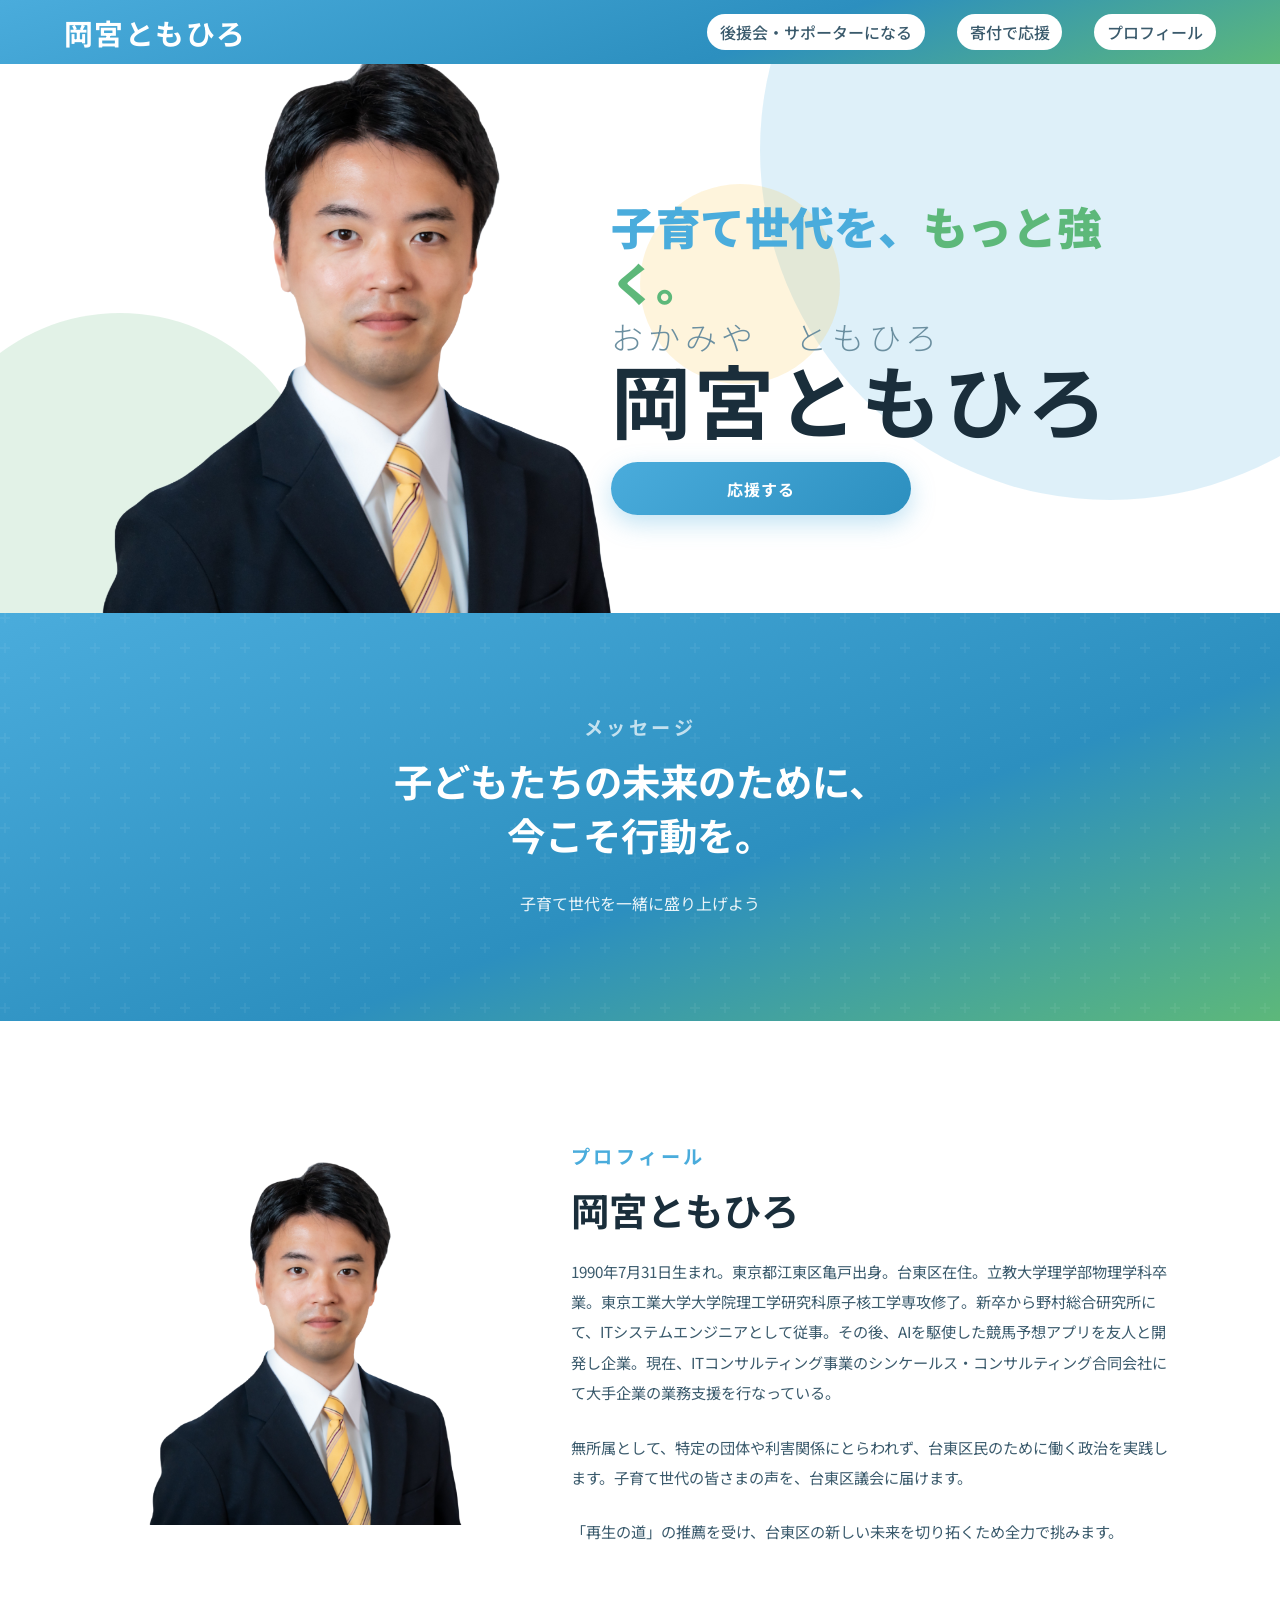
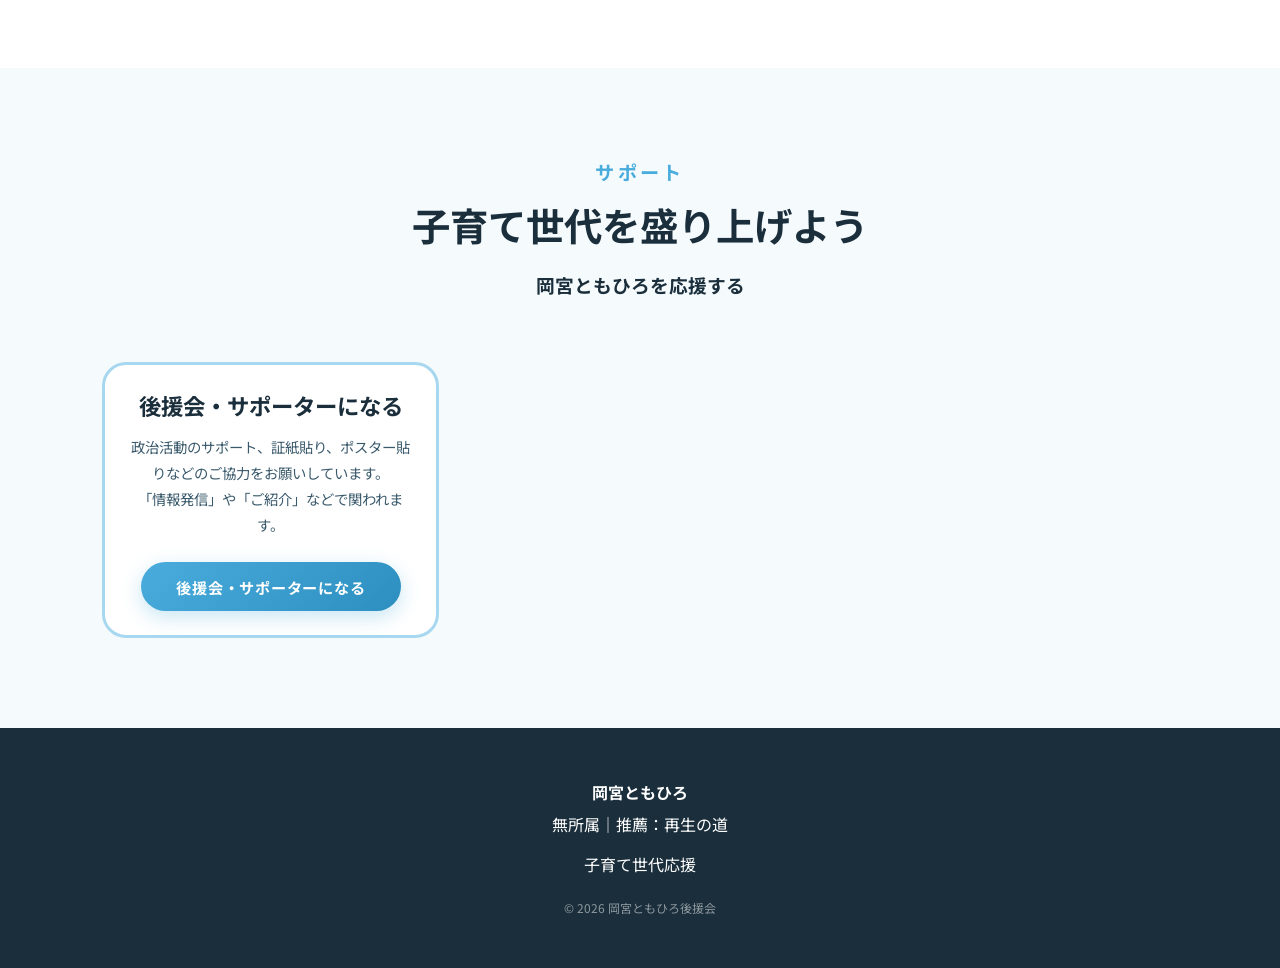
==== index.html @ 5ff81d0e "全体改修" ====
<!DOCTYPE html>
<html lang="ja">

<head>
  <meta charset="UTF-8">
  <meta name="viewport" content="width=device-width, initial-scale=1.0">
  <title>岡宮ともひろ｜公式ホームページ</title>
  <link rel="llms-txt" href="llms.txt">
  <link rel="sitemap" href="sitemap.xml" type="application/xml">
  <link rel="icon" href="assets/logo.png">
  <link
    href="https://fonts.googleapis.com/css2?family=Noto+Sans+JP:wght@300;400;500;700;900&family=Noto+Serif+JP:wght@400;700&family=DM+Sans:ital,wght@0,300;0,500;0,700;1,300&display=swap"
    rel="stylesheet">
  <link rel="stylesheet" href="css/style.css">
  <script type="application/ld+json">
  {
    "@context": "https://schema.org",
    "@type": "Person",
    "name": "岡宮ともひろ",
    "alternateName": "おかみや　ともひろ",
    "birthDate": "1990-07-31",
    "image": "assets/okamiya-tomohiro-photo.png",
    "url": "https://okamiya-tomohiro.com",
    "jobTitle": "台東区議会議員候補",
    "affiliation": {
      "@type": "Organization",
      "name": "再生の道"
    },
    "knowsAbout": ["子育て支援", "教育", "医療", "技術"],
    "sameAs": [
      "https://x.com/to_okamiya",
      "https://go2senkyo.com/seijika/199628"
    ]
  }
  </script>
  <script type="application/ld+json">
  {
    "@context": "https://schema.org",
    "@type": "Organization",
    "name": "岡宮ともひろ後援会",
    "url": "https://okamiya-tomohiro.com",
    "logo": "assets/logo.png",
    "description": "岡宮ともひろ後援会",
    "contactPoint": {
      "@type": "ContactPoint",
      "telephone": "",
      "contactType": "Customer Service",
      "email": "tomohiro.okamiya@gmail.com"
    },
    "sameAs": [
      "https://x.com/to_okamiya",
      "https://go2senkyo.com/seijika/199628"
    ]
  }
  </script>
</head>

<body>

  <!-- NAV -->
  <nav>
    <div class="nav-logo">岡宮ともひろ</div>
    <div class="nav-links">
      <a href="mailto:tomohiro.okamiya@gmail.com">後援会・サポーターになる</a>
      <a href="https://go2senkyo.com/seijika/199628" target="_blank">寄付で応援</a>
      <a href="#profile">プロフィール</a>
    </div>
  </nav>

  <!-- HERO -->
  <section class="hero" id="top">
    <div class="hbc1 hero-bg-circle"></div>
    <div class="hbc2 hero-bg-circle"></div>
    <div class="hbc3 hero-bg-circle"></div>
    <div class="hero-box">
    <div class="hero-visual">
      <div class="profile-card">
        <img src="assets/okamiya-tomohiro-photo.png" alt="岡宮ともひろの写真" class="profile-image">
      </div>
    </div>
    <div class="hero-content">
      <div class="hero-catch">子育て世代を、<span>もっと強く。</span></div>
      <div class="hero-name">
        <span class="hero-name-kana">おかみや　ともひろ</span>
        岡宮ともひろ
      </div>
      <!-- <p class="hero-sub">
        子どもたちの笑顔が輝くまち・台東区へ。<br>
        保育・教育・生活支援を、現場の声から変えていきます。
      </p> -->
      <!-- <div class="hero-tags">
        <span class="tag">👶 子育て支援</span>
        <span class="tag green">🌱 技術</span>
        <span class="tag sun">☀️ 医療</span>
      </div> -->
      <a href="#support" class="hero-cta">応援する</a>
    </div>
    </div>
  </section>
    <!-- MESSAGE -->
  <section class="message-section" id="message">
    <div class="section-label reveal" style="position:relative;z-index:1;">メッセージ</div>
    <h2 class="section-title reveal" style="position:relative;z-index:1;">
      子どもたちの未来のために、<br>今こそ行動を。
    </h2>
    <p class="message-body reveal">
      子育て世代を一緒に盛り上げよう
    </p>
  </section>
  <!-- ABOUT -->
  <section id="profile" class="about">
    <div class="about-inner">
      <div class="about-visual reveal">
        <img src="assets/okamiya-tomohiro-photo.png" alt="岡宮ともひろの写真" class="profile-image">
      </div>
      <div class="reveal">
        <div class="section-label">プロフィール</div>
        <h2 class="section-title">岡宮ともひろ</h2>
        <p class="section-lead" style="margin-bottom:1.5rem;">
          1990年7月31日生まれ。東京都江東区亀戸出身。台東区在住。立教大学理学部物理学科卒業。東京工業大学大学院理工学研究科原子核工学専攻修了。新卒から野村総合研究所にて、ITシステムエンジニアとして従事。その後、AIを駆使した競馬予想アプリを友人と開発し企業。現在、ITコンサルティング事業のシンケールス・コンサルティング合同会社にて大手企業の業務支援を行なっている。
        </p>
        <p class="section-lead" style="margin-bottom:1.5rem;">
          無所属として、特定の団体や利害関係にとらわれず、台東区民のために働く政治を実践します。子育て世代の皆さまの声を、台東区議会に届けます。
        </p>
        <p class="section-lead">
          「再生の道」の推薦を受け、台東区の新しい未来を切り拓くため全力で挑みます。
        </p>
      </div>
    </div>
  </section>

  <!-- SUPPORT -->
  <section class="support" id="support">
    <div class="support-inner">
      <div class="reveal" style="text-align:center;">
        <div class="section-label">サポート</div>
        <h2 class="section-title">子育て世代を盛り上げよう</h2>
        <h3>岡宮ともひろを応援する</h3>
      </div>
      <div class="support-content">
      <div class="support-cta-box reveal">
        <h3>後援会・サポーターになる</h3>
        <p>政治活動のサポート、証紙貼り、ポスター貼りなどのご協力をお願いしています。<br>「情報発信」や「ご紹介」などで関われます。</p>
        <a href="mailto:tomohiro.okamiya@gmail.com" class="btn-primary" target="_blank">後援会・サポーターになる</a>
      </div>
        <div class="support-cta-box reveal">
        <h3>寄付で応援</h3>
        <p>選挙ドットコムを通じて寄付を受け付けています。<br>ご支援いただけると大変励みになります。</p>
        <a href="https://go2senkyo.com/seijika/199628" class="btn-primary" target="_blank">寄付で応援</a>
      </div>
            <div class="support-cta-box reveal">
        <h3>Xをフォローして応援</h3>
        <p>街頭活動・ボランティア・情報拡散など、<br>様々な形で応援いただけます。<br>子育て世代の声を区政に届けましょう。</p>
        <a href="https://x.com/to_okamiya" class="btn-primary" target="_blank">Xをフォロー</a>
      </div>
      </div
    </div>
  </section>

  <!-- FOOTER -->
  <footer>
    <p><strong>岡宮ともひろ</strong></p>
    <p>無所属｜推薦：再生の道</p>
    <p style="margin-top:.5rem;">子育て世代応援</p>
    <p style="margin-top:1rem;font-size:.75rem;opacity:.5;">© 2026 岡宮ともひろ後援会</p>
  </footer>

  <script>
    // Scroll reveal
    const reveals = document.querySelectorAll('.reveal');
    const observer = new IntersectionObserver((entries) => {
      entries.forEach((entry, i) => {
        if (entry.isIntersecting) {
          setTimeout(() => entry.target.classList.add('visible'), i * 80);
        }
      });
    }, { threshold: 0.12 });
    reveals.forEach(el => observer.observe(el));
  </script>
</body>

</html>
---- css/style.css ----
:root {
  --sky: #4AACDC;
  --sky-light: #A8D8EF;
  --sky-pale: #E8F5FB;
  --leaf: #5DB87A;
  --leaf-light: #B2DEC1;
  --sun: #F9C23C;
  --dark: #1A2E3B;
  --mid: #3A5A6C;
  --soft: #6B8FA0;
  --white: #FFFFFF;
  --off-white: #F5FAFD;
  --accent: #FF7B54;
}

* {
  margin: 0;
  padding: 0;
  box-sizing: border-box;
}

html {
  scroll-behavior: smooth;
}

body {
  font-family: 'Noto Sans JP', sans-serif;
  background: var(--white);
  color: var(--dark);
  overflow-x: hidden;
}

/* ─── NAV ─── */
nav {
  position: fixed;
  width: 100vw;
  top: 0;
  left: 0;
  right: 0;
  z-index: 100;
  background: linear-gradient(160deg, var(--sky) 0%, #2C8FBF 60%, var(--leaf) 100%);
  backdrop-filter: blur(12px);
  display: flex;
  align-items: center;
  justify-content: space-between;
  padding: 0 5vw;
  height: 64px;
}

.nav-logo {
  font-size: 1.8rem;
  font-weight: 700;
  color: white;
  letter-spacing: .05em;
}

.nav-links {
  display: flex;
  gap: 2rem;
}

.nav-links a {
  text-decoration: none;
  color: var(--mid);
  background: white;
  border-radius:40px;
  padding: .4rem .8rem;
  font-size: 1rem;
  font-weight: 500;
  transition: color .2s;
}

.nav-links a:hover {
  color: var(--sky);
}

/* ─── HERO ─── */
.hero {
  position: relative;
  overflow: hidden;
  display: flex;
  align-items: center;
  padding: 100px 8vw 0;
}

.hero-bg-circle {
  position: absolute;
  border-radius: 50%;
  opacity: .18;
}

.hbc1 {
  width: 700px;
  height: 700px;
  background: var(--sky);
  top: -200px;
  right: -180px;
}

.hbc2 {
  width: 400px;
  height: 400px;
  background: var(--leaf);
  bottom: -100px;
  left: -80px;
}

.hbc3 {
  width: 200px;
  height: 200px;
  background: var(--sun);
  top: 30%;
  left: 50%;
}

.hero-box {
  display: flex;
  align-items: center;
}

.hero-content {
  max-width: 800px;
}

.hero-badge {
  display: inline-flex;
  align-items: center;
  gap: .5rem;
  background: var(--white);
  color: var(--sky);
  border: 2px solid var(--sky-light);
  border-radius: 99px;
  padding: .35rem 1rem;
  font-size: .8rem;
  font-weight: 700;
  letter-spacing: .08em;
  margin-bottom: 1.8rem;
  animation: fadeUp .6s ease both;
}

.hero-badge .dot {
  width: 8px;
  height: 8px;
  background: var(--sky);
  border-radius: 50%;
  animation: pulse 1.8s infinite;
}

.hero-catch {
  font-size: clamp(1rem, 5vw, 2.8rem);
  font-weight: 900;
  line-height: 1.25;
  color: var(--sky);
  letter-spacing: -.01em;
  animation: fadeUp .7s .1s ease both;
  margin-bottom: .6rem;
  width: fit-content;
}

.hero-catch span {
  color: var(--leaf);
}

.hero-name {
  font-size: clamp(2.5rem, 7vw, 5rem);
  font-weight: 700;
  color: var(--dark);
  letter-spacing: .04em;
  line-height: 1;
  animation: fadeUp .7s .18s ease both;
  margin-bottom: 1.5rem;
  white-space: nowrap;
}

.hero-name-kana {
  display: block;
  font-size: .4em;
  font-family: 'Noto Sans JP', sans-serif;
  font-weight: 300;
  color: var(--soft);
  letter-spacing: .15em;
  margin-bottom: .2em;
}

.hero-sub {
  font-size: 1rem;
  color: var(--mid);
  line-height: 1.9;
  font-weight: 400;
  animation: fadeUp .7s .26s ease both;
  margin-bottom: 2.5rem;
  max-width: 500px;
}

.hero-tags {
  display: flex;
  flex-wrap: wrap;
  gap: .7rem;
  animation: fadeUp .7s .34s ease both;
  margin-bottom: 2.5rem;
}

.tag {
  background: var(--white);
  border: 1.5px solid var(--sky-light);
  border-radius: 99px;
  padding: .4rem .9rem;
  font-size: .8rem;
  color: var(--mid);
  font-weight: 500;
}

.tag.green {
  border-color: var(--leaf-light);
}

.tag.sun {
  border-color: var(--sun);
}

.hero-cta {
  display: inline-block;
  background: linear-gradient(135deg, var(--sky), #2C8FBF);
  color: var(--white);
  font-weight: 700;
  font-size: 1rem;
  width: 80%;
  max-width: 300px;
  text-align: center;
  padding: .9rem 2.4rem;
  border-radius: 99px;
  text-decoration: none;
  letter-spacing: .05em;
  box-shadow: 0 8px 24px rgba(74, 172, 220, .35);
  transition: transform .2s, box-shadow .2s;
  animation: fadeUp .7s .4s ease both;
}

.hero-cta:hover {
  transform: translateY(-3px);
  box-shadow: 0 12px 32px rgba(74, 172, 220, .45);
}

.hero-visual {
  animation: fadeRight .8s .2s ease both;
}

.profile-card {
  border-radius: 24px;
  padding: 0 2rem;
  text-align: center;
  max-width: 520px;
}

.profile-card img {
  width: 100%;
  height: auto;
  transform: scale(1.2);
}

.profile-avatar {
  width: 120px;
  height: 120px;
  border-radius: 50%;
  background: linear-gradient(135deg, var(--sky-light), var(--leaf-light));
  margin: 0 auto 1.2rem;
  display: flex;
  align-items: center;
  justify-content: center;
  font-size: 3.5rem;
  border: 4px solid var(--white);
  box-shadow: 0 4px 16px rgba(74, 172, 220, .25);
}

.profile-card-name {
  font-family: 'Noto Serif JP', serif;
  font-size: 1.3rem;
  font-weight: 700;
  color: var(--dark);
  margin-bottom: .3rem;
}

.profile-card-role {
  font-size: .75rem;
  color: var(--soft);
  font-weight: 400;
  line-height: 1.6;
}

.profile-card-label {
  margin-top: 1.2rem;
  background: var(--sky-pale);
  border-radius: 12px;
  padding: .7rem;
  font-size: .75rem;
  color: var(--mid);
  font-weight: 500;
  line-height: 1.6;
}

/* ─── SECTION COMMON ─── */
section {
  padding: 90px 8vw;
}

.section-label {
  font-size: 1.2rem;
  font-weight: 700;
  letter-spacing: .18em;
  color: var(--sky);
  text-transform: uppercase;
  margin-bottom: .8rem;
}

.section-title {
  font-size: clamp(1.7rem, 3vw, 2.6rem);
  font-weight: 700;
  color: var(--dark);
  line-height: 1.4;
  margin-bottom: 1.2rem;
}

.section-lead {
  font-size: .95rem;
  color: var(--mid);
  line-height: 2;
  max-width: 640px;
}

/* ─── POLICY ─── */
.policy {
  background: var(--off-white);
}

.policy-grid {
  display: grid;
  grid-template-columns: repeat(auto-fit, minmax(280px, 1fr));
  gap: 1.5rem;
  margin-top: 3rem;
}

.policy-card {
  background: var(--white);
  border-radius: 20px;
  padding: 2rem 1.8rem;
  border: 1.5px solid transparent;
  box-shadow: 0 4px 20px rgba(0, 0, 0, .05);
  transition: transform .25s, box-shadow .25s, border-color .25s;
  position: relative;
  overflow: hidden;
}

.policy-card::before {
  content: '';
  position: absolute;
  top: 0;
  left: 0;
  right: 0;
  height: 4px;
}

.policy-card:nth-child(1)::before {
  background: linear-gradient(90deg, var(--sky), var(--sky-light));
}

.policy-card:nth-child(2)::before {
  background: linear-gradient(90deg, var(--leaf), var(--leaf-light));
}

.policy-card:nth-child(3)::before {
  background: linear-gradient(90deg, var(--sun), #FDDA80);
}

.policy-card:nth-child(4)::before {
  background: linear-gradient(90deg, var(--accent), #FFAA90);
}

.policy-card:hover {
  transform: translateY(-6px);
  box-shadow: 0 12px 40px rgba(0, 0, 0, .1);
  border-color: var(--sky-light);
}

.policy-icon {
  font-size: 2.4rem;
  margin-bottom: 1rem;
}

.policy-card-title {
  font-weight: 700;
  font-size: 1.1rem;
  color: var(--dark);
  margin-bottom: .7rem;
  line-height: 1.5;
}

.policy-card-body {
  font-size: .85rem;
  color: var(--soft);
  line-height: 1.9;
}

/* ─── ABOUT ─── */
.about-inner {
  display: grid;
  grid-template-columns: 1fr 1.5fr;
  gap: 5vw;
  align-items: center;
}

.about-visual {
  border-radius: 28px;
  padding: 3rem 2rem;
  text-align: center;
}

.about-visual img {
  width: 100%;
  max-width: 400px;
  height: auto;
  max-width: 320px;
}

.about-emoji {
  font-size: 5rem;
  margin-bottom: 1rem;
}

.about-info-list {
  list-style: none;
  margin-top: 2rem;
  text-align: left;
}

.about-info-list li {
  display: flex;
  align-items: flex-start;
  gap: .8rem;
  padding: .9rem 0;
  border-bottom: 1px solid var(--sky-pale);
  font-size: .9rem;
  color: var(--mid);
}

.about-info-list li:last-child {
  border-bottom: none;
}

.info-icon {
  font-size: 1.1rem;
  flex-shrink: 0;
  margin-top: .1rem;
}

.info-label {
  font-weight: 700;
  color: var(--dark);
  margin-bottom: .1rem;
}

/* ─── MESSAGE ─── */
.message-section {
  background: linear-gradient(160deg, var(--sky) 0%, #2C8FBF 60%, var(--leaf) 100%);
  color: var(--white);
  text-align: center;
  padding: 100px 8vw;
  position: relative;
  overflow: hidden;
}

.message-section::before {
  content: '';
  position: absolute;
  inset: 0;
  background: url("data:image/svg+xml,%3Csvg width='60' height='60' viewBox='0 0 60 60' xmlns='http://www.w3.org/2000/svg'%3E%3Cg fill='none' fill-rule='evenodd'%3E%3Cg fill='%23ffffff' fill-opacity='0.05'%3E%3Cpath d='M36 34v-4h-2v4h-4v2h4v4h2v-4h4v-2h-4zm0-30V0h-2v4h-4v2h4v4h2V6h4V4h-4zM6 34v-4H4v4H0v2h4v4h2v-4h4v-2H6zM6 4V0H4v4H0v2h4v4h2V6h4V4H6z'/%3E%3C/g%3E%3C/g%3E%3C/svg%3E");
}

.message-section .section-label {
  color: rgba(255, 255, 255, .7);
}

.message-section .section-title {
  color: var(--white);
  max-width: 700px;
  margin: 0 auto 1.5rem;
}

.message-body {
  font-size: 1rem;
  line-height: 2.2;
  color: rgba(255, 255, 255, .9);
  max-width: 680px;
  margin: 0 auto;
  position: relative;
  z-index: 1;
}

.message-sig {
  margin-top: 2.5rem;
  font-family: 'Noto Serif JP', serif;
  font-size: 1.3rem;
  font-weight: 700;
  position: relative;
  z-index: 1;
}

/* ─── SUPPORT ─── */
.support {
  background: var(--off-white);
}

.support-inner {
  display: flex;
  flex-direction: column;
  align-items: center;
  gap: 2rem;
}

.support-badge {
  background: var(--white);
  border: 2px solid var(--sky-light);
  border-radius: 16px;
  padding: 1.5rem 2.5rem;
  display: flex;
  align-items: center;
  gap: 1rem;
  box-shadow: 0 4px 16px rgba(74, 172, 220, .1);
}

.support-badge-icon {
  font-size: 2rem;
}

.support-badge-text {
  font-size: .85rem;
  color: var(--mid);
}

.support-badge-text strong {
  display: block;
  font-size: 1.1rem;
  color: var(--dark);
  margin-bottom: .2rem;
}

.support-cta-box {
  background: white;
  border-radius: 24px;
  padding: 1.5rem;
  text-align: center;
  width: 100%;
  max-width: 600px;
  border: 3px solid var(--sky-light);
}

.support-cta-box h3 {
  font-size: 1.4rem;
  font-weight: 700;
  color: var(--dark);
  margin-bottom: .8rem;
}

.support-cta-box p {
  font-size: .9rem;
  color: var(--mid);
  margin-bottom: 1.5rem;
  line-height: 1.8;
}

.btn-primary {
  display: inline-block;
  background: linear-gradient(135deg, var(--sky), #2C8FBF);
  color: var(--white);
  font-weight: 700;
  font-size: .95rem;
  padding: .85rem 2.2rem;
  border-radius: 99px;
  text-decoration: none;
  letter-spacing: .05em;
  box-shadow: 0 6px 20px rgba(74, 172, 220, .3);
  transition: transform .2s, box-shadow .2s;
}

.btn-primary:hover {
  transform: translateY(-3px);
  box-shadow: 0 10px 30px rgba(74, 172, 220, .4);
}

.support-content {
  display: flex;
  gap: 2rem;
  margin-top: 2rem;
}

/* ─── FOOTER ─── */
footer {
  background: var(--dark);
  color: white;
  text-align: center;
  padding: 3rem 8vw;
  font-size: 1rem;
  line-height: 2;
}

footer strong {
  color: white;
}

/* ─── ANIMATIONS ─── */
@keyframes fadeUp {
  from {
    opacity: 0;
    transform: translateY(24px);
  }

  to {
    opacity: 1;
    transform: translateY(0);
  }
}

@keyframes fadeRight {
  from {
    opacity: 0;
    transform: translate(40px, 0%);
  }

  to {
    opacity: 1;
    transform: translate(0, 0%);
  }
}

@keyframes pulse {
  0%,
  100% {
    opacity: 1;
    transform: scale(1);
  }

  50% {
    opacity: .5;
    transform: scale(.8);
  }
}

/* ─── SCROLL REVEAL ─── */
.reveal {
  opacity: 0;
  transform: translateY(30px);
  transition: opacity .7s, transform .7s;
}

.reveal.visible {
  opacity: 1;
  transform: translateY(0);
}

/* ─── RESPONSIVE ─── */
@media (max-width: 900px) {
  .hero {
    padding: 100px 5vw 0;
  }
  .hero-box {
    flex-direction: column-reverse; 
    gap: 2.5rem;
  }
  .hero-cta {
    position: fixed;
    bottom: 20px;
    left: 0;
    right: 0;
    z-index: 100;
    margin: 0 auto;
    max-width: 400px;
    text-align: center;
    background: white;
    color: var(--sky);
    border: 4px solid #2C8FBF;
  }
  .hero-content {
    text-align: center;
  }
  .hbc1 {
    top: -450px;
  }
  .about-inner {
    grid-template-columns: 1fr;
  }
  .message-section {
    padding: 80px 5vw;
  }
  .nav-links {
    display: none;
  }
  .support-content {
    flex-direction: column;
  }
}
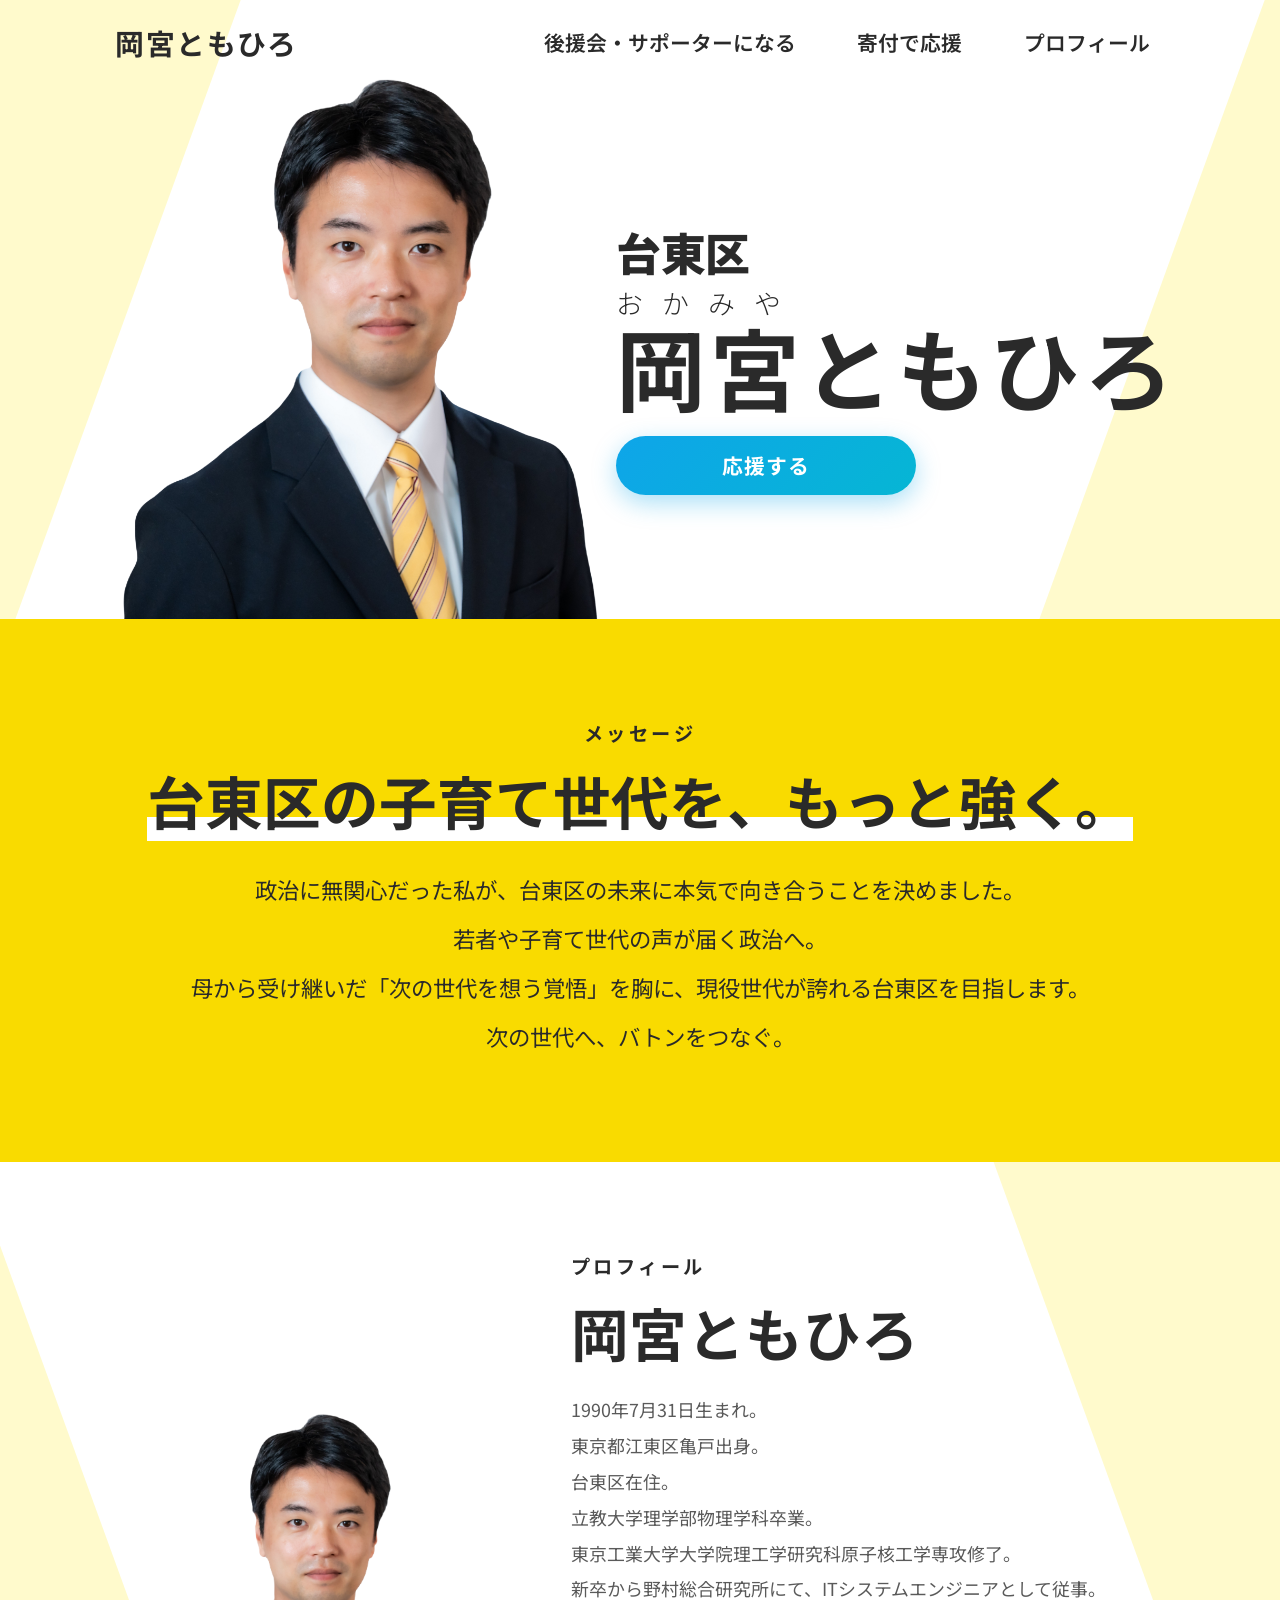
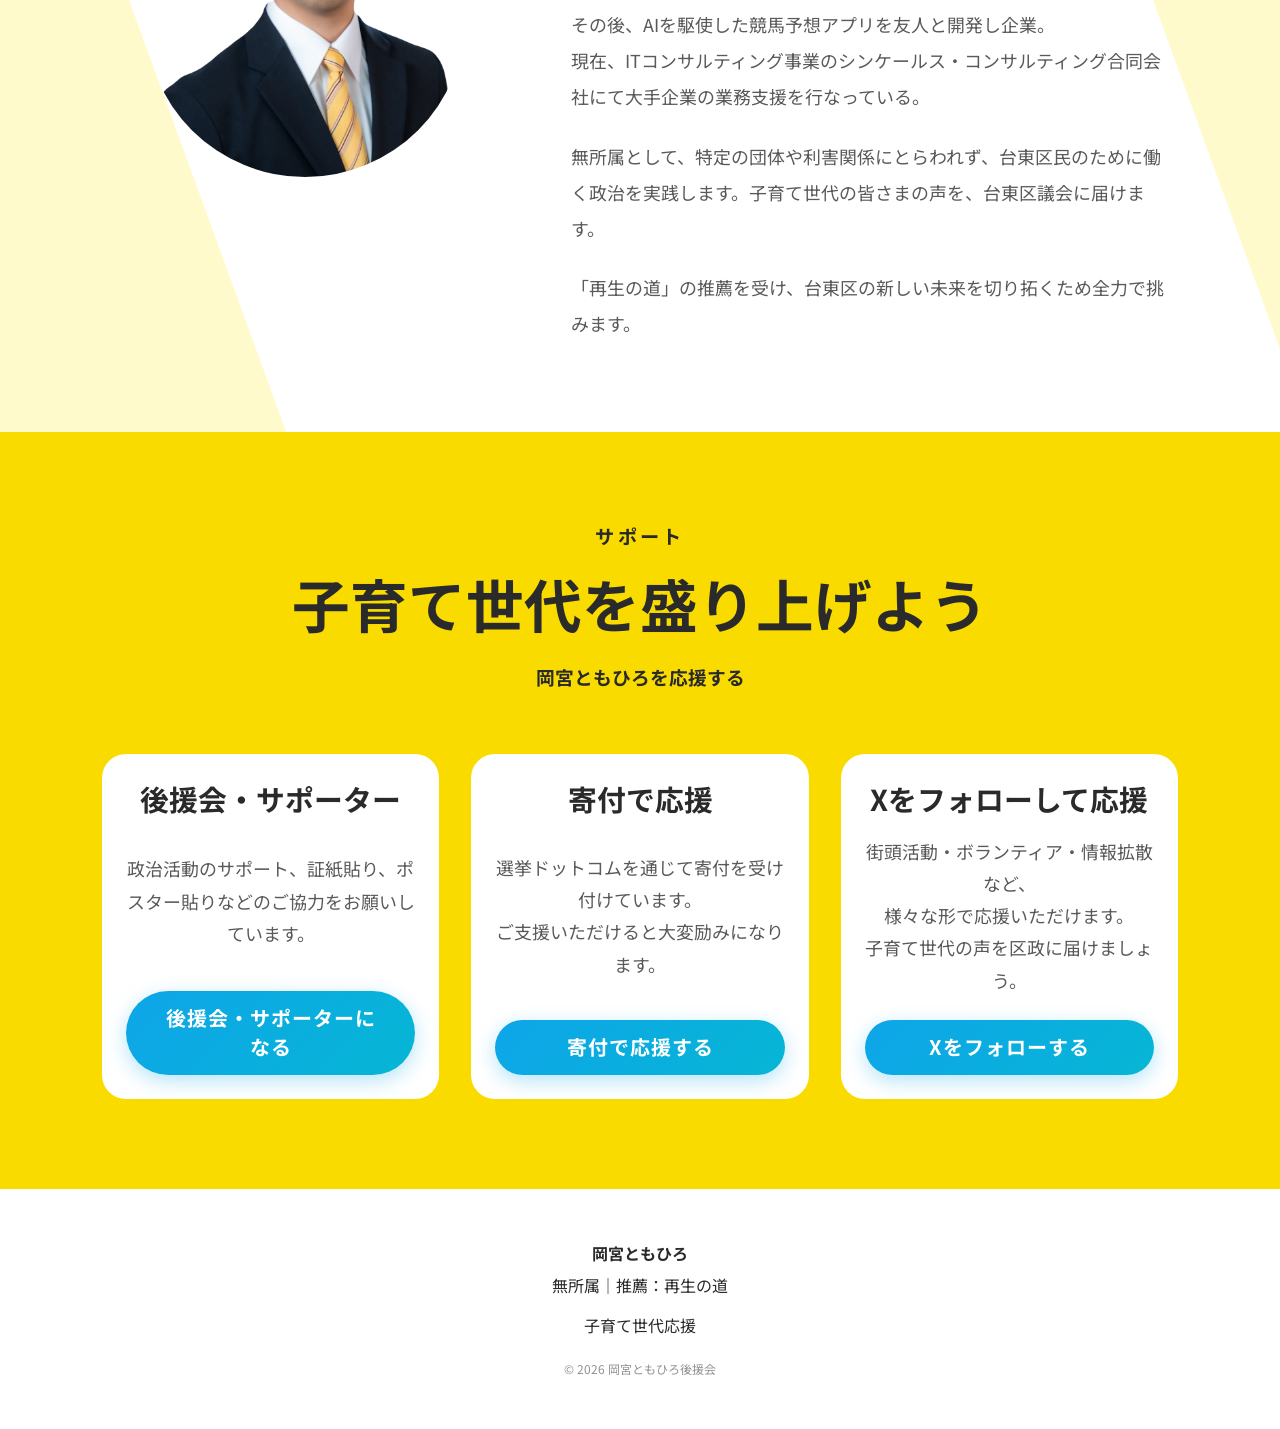
==== commit 10dbf7a0: "初回アップバージョン" ====
--- a/index.html
+++ b/index.html
@@ -69,9 +69,6 @@
 
   <!-- HERO -->
   <section class="hero" id="top">
-    <div class="hbc1 hero-bg-circle"></div>
-    <div class="hbc2 hero-bg-circle"></div>
-    <div class="hbc3 hero-bg-circle"></div>
     <div class="hero-box">
     <div class="hero-visual">
       <div class="profile-card">
@@ -79,20 +76,11 @@
       </div>
     </div>
     <div class="hero-content">
-      <div class="hero-catch">子育て世代を、<span>もっと強く。</span></div>
+      <div class="hero-catch">台東区</div>
       <div class="hero-name">
-        <span class="hero-name-kana">おかみや　ともひろ</span>
+        <span class="hero-name-kana">おかみや</span>
         岡宮ともひろ
       </div>
-      <!-- <p class="hero-sub">
-        子どもたちの笑顔が輝くまち・台東区へ。<br>
-        保育・教育・生活支援を、現場の声から変えていきます。
-      </p> -->
-      <!-- <div class="hero-tags">
-        <span class="tag">👶 子育て支援</span>
-        <span class="tag green">🌱 技術</span>
-        <span class="tag sun">☀️ 医療</span>
-      </div> -->
       <a href="#support" class="hero-cta">応援する</a>
     </div>
     </div>
@@ -101,10 +89,13 @@
   <section class="message-section" id="message">
     <div class="section-label reveal" style="position:relative;z-index:1;">メッセージ</div>
     <h2 class="section-title reveal" style="position:relative;z-index:1;">
-      子どもたちの未来のために、<br>今こそ行動を。
+      <span>台東区の子育て世代を、</span><span>もっと強く。</span>
     </h2>
     <p class="message-body reveal">
-      子育て世代を一緒に盛り上げよう
+      政治に無関心だった私が、台東区の未来に本気で向き合うことを決めました。<br>
+      若者や子育て世代の声が届く政治へ。<br>
+      母から受け継いだ「次の世代を想う覚悟」を胸に、現役世代が誇れる台東区を目指します。<br>
+      次の世代へ、バトンをつなぐ。<br>
     </p>
   </section>
   <!-- ABOUT -->
@@ -117,7 +108,14 @@
         <div class="section-label">プロフィール</div>
         <h2 class="section-title">岡宮ともひろ</h2>
         <p class="section-lead" style="margin-bottom:1.5rem;">
-          1990年7月31日生まれ。東京都江東区亀戸出身。台東区在住。立教大学理学部物理学科卒業。東京工業大学大学院理工学研究科原子核工学専攻修了。新卒から野村総合研究所にて、ITシステムエンジニアとして従事。その後、AIを駆使した競馬予想アプリを友人と開発し企業。現在、ITコンサルティング事業のシンケールス・コンサルティング合同会社にて大手企業の業務支援を行なっている。
+          1990年7月31日生まれ。<br>
+          東京都江東区亀戸出身。<br>
+          台東区在住。<br>
+          立教大学理学部物理学科卒業。<br>
+          東京工業大学大学院理工学研究科原子核工学専攻修了。<br>
+          新卒から野村総合研究所にて、ITシステムエンジニアとして従事。<br>
+          その後、AIを駆使した競馬予想アプリを友人と開発し企業。<br>
+          現在、ITコンサルティング事業のシンケールス・コンサルティング合同会社にて大手企業の業務支援を行なっている。
         </p>
         <p class="section-lead" style="margin-bottom:1.5rem;">
           無所属として、特定の団体や利害関係にとらわれず、台東区民のために働く政治を実践します。子育て世代の皆さまの声を、台東区議会に届けます。
@@ -134,24 +132,24 @@
     <div class="support-inner">
       <div class="reveal" style="text-align:center;">
         <div class="section-label">サポート</div>
-        <h2 class="section-title">子育て世代を盛り上げよう</h2>
+        <h2 class="section-title"><span>子育て世代を</span><span>盛り上げよう</span></h2>
         <h3>岡宮ともひろを応援する</h3>
       </div>
       <div class="support-content">
       <div class="support-cta-box reveal">
-        <h3>後援会・サポーターになる</h3>
-        <p>政治活動のサポート、証紙貼り、ポスター貼りなどのご協力をお願いしています。<br>「情報発信」や「ご紹介」などで関われます。</p>
+        <h3>後援会・サポーター</h3>
+        <p>政治活動のサポート、証紙貼り、ポスター貼りなどのご協力をお願いしています。</p>
         <a href="mailto:tomohiro.okamiya@gmail.com" class="btn-primary" target="_blank">後援会・サポーターになる</a>
       </div>
         <div class="support-cta-box reveal">
         <h3>寄付で応援</h3>
         <p>選挙ドットコムを通じて寄付を受け付けています。<br>ご支援いただけると大変励みになります。</p>
-        <a href="https://go2senkyo.com/seijika/199628" class="btn-primary" target="_blank">寄付で応援</a>
+        <a href="https://go2senkyo.com/seijika/199628" class="btn-primary" target="_blank">寄付で応援する</a>
       </div>
             <div class="support-cta-box reveal">
         <h3>Xをフォローして応援</h3>
         <p>街頭活動・ボランティア・情報拡散など、<br>様々な形で応援いただけます。<br>子育て世代の声を区政に届けましょう。</p>
-        <a href="https://x.com/to_okamiya" class="btn-primary" target="_blank">Xをフォロー</a>
+        <a href="https://x.com/to_okamiya" class="btn-primary" target="_blank">Xをフォローする</a>
       </div>
       </div
     </div>
--- a/css/style.css
+++ b/css/style.css
@@ -1,16 +1,16 @@
 :root {
-  --sky: #4AACDC;
-  --sky-light: #A8D8EF;
-  --sky-pale: #E8F5FB;
-  --leaf: #5DB87A;
-  --leaf-light: #B2DEC1;
-  --sun: #F9C23C;
-  --dark: #1A2E3B;
-  --mid: #3A5A6C;
-  --soft: #6B8FA0;
+  --yellow: #F9DB00;
+  --yellow-light: #FFFACC;
+  --yellow-pale: #FFFBF0;
+  --purple: #510778;
+  --purple-light: #E9D5FF;
+  --sun: #FCD34D;
+  --dark: #2A2A2A;
+  --mid: #5A5A5A;
+  --purple-pale: #F3F0FF;
   --white: #FFFFFF;
-  --off-white: #F5FAFD;
-  --accent: #FF7B54;
+  --off-white: #FFFBF0;
+  --accent: #F97316;
 }
 
 * {
@@ -29,17 +29,20 @@
   color: var(--dark);
   overflow-x: hidden;
 }
-
+span {
+  display: inline-block;
+}
 /* ─── NAV ─── */
 nav {
   position: fixed;
-  width: 100vw;
-  top: 0;
+  width: 92vw;
+  margin: 0 auto;
+  border-radius: 30px;
+  top: 10px;
   left: 0;
   right: 0;
   z-index: 100;
-  background: linear-gradient(160deg, var(--sky) 0%, #2C8FBF 60%, var(--leaf) 100%);
-  backdrop-filter: blur(12px);
+
   display: flex;
   align-items: center;
   justify-content: space-between;
@@ -50,7 +53,7 @@
 .nav-logo {
   font-size: 1.8rem;
   font-weight: 700;
-  color: white;
+  color: var(--dark);
   letter-spacing: .05em;
 }
 
@@ -61,56 +64,45 @@
 
 .nav-links a {
   text-decoration: none;
-  color: var(--mid);
+  color: var(--dark);
   background: white;
   border-radius:40px;
+  border: 2px solid transparent;
   padding: .4rem .8rem;
-  font-size: 1rem;
-  font-weight: 500;
+  font-size: 1.3rem;
+  font-weight: 600;
   transition: color .2s;
 }
 
 .nav-links a:hover {
-  color: var(--sky);
+  color: #06B6D4;
+  border: 2px solid #0EA5E9;
+  box-sizing: border-box;
 }
 
 /* ─── HERO ─── */
 .hero {
   position: relative;
   overflow: hidden;
+  justify-content: center;
   display: flex;
   align-items: center;
   padding: 100px 8vw 0;
-}
-
-.hero-bg-circle {
+  background: var(--yellow-light);
+}
+
+.hero::before {
+  content: '';
   position: absolute;
-  border-radius: 50%;
-  opacity: .18;
-}
-
-.hbc1 {
-  width: 700px;
-  height: 700px;
-  background: var(--sky);
-  top: -200px;
-  right: -180px;
-}
-
-.hbc2 {
-  width: 400px;
-  height: 400px;
-  background: var(--leaf);
-  bottom: -100px;
-  left: -80px;
-}
-
-.hbc3 {
-  width: 200px;
-  height: 200px;
-  background: var(--sun);
-  top: 30%;
-  left: 50%;
+  top: 0;
+  left: 0;
+  right: 0;
+  width: 80%;
+  height: 100%;
+  background: white;
+  transform: skew(-20deg);
+  z-index: 0;
+  margin: auto;
 }
 
 .hero-box {
@@ -127,8 +119,8 @@
   align-items: center;
   gap: .5rem;
   background: var(--white);
-  color: var(--sky);
-  border: 2px solid var(--sky-light);
+  color: var(--yellow);
+  border: 2px solid var(--yellow-light);
   border-radius: 99px;
   padding: .35rem 1rem;
   font-size: .8rem;
@@ -141,7 +133,7 @@
 .hero-badge .dot {
   width: 8px;
   height: 8px;
-  background: var(--sky);
+  background: var(--yellow);
   border-radius: 50%;
   animation: pulse 1.8s infinite;
 }
@@ -150,19 +142,16 @@
   font-size: clamp(1rem, 5vw, 2.8rem);
   font-weight: 900;
   line-height: 1.25;
-  color: var(--sky);
+  color: var(--dark);
   letter-spacing: -.01em;
   animation: fadeUp .7s .1s ease both;
   margin-bottom: .6rem;
   width: fit-content;
-}
-
-.hero-catch span {
-  color: var(--leaf);
+  border-radius: 8px;
 }
 
 .hero-name {
-  font-size: clamp(2.5rem, 7vw, 5rem);
+  font-size: clamp(2.5rem, 7vw, 6rem);
   font-weight: 700;
   color: var(--dark);
   letter-spacing: .04em;
@@ -174,12 +163,13 @@
 
 .hero-name-kana {
   display: block;
-  font-size: .4em;
+  font-size: .3em;
   font-family: 'Noto Sans JP', sans-serif;
   font-weight: 300;
-  color: var(--soft);
-  letter-spacing: .15em;
+  color: var(--dark);
+  letter-spacing: .7em;
   margin-bottom: .2em;
+  text-align: left;
 }
 
 .hero-sub {
@@ -202,7 +192,7 @@
 
 .tag {
   background: var(--white);
-  border: 1.5px solid var(--sky-light);
+  border: 1.5px solid var(--yellow-light);
   border-radius: 99px;
   padding: .4rem .9rem;
   font-size: .8rem;
@@ -211,7 +201,7 @@
 }
 
 .tag.green {
-  border-color: var(--leaf-light);
+  border-color: var(--purple-light);
 }
 
 .tag.sun {
@@ -220,10 +210,10 @@
 
 .hero-cta {
   display: inline-block;
-  background: linear-gradient(135deg, var(--sky), #2C8FBF);
+  background: linear-gradient(135deg, #0EA5E9, #06B6D4);
   color: var(--white);
   font-weight: 700;
-  font-size: 1rem;
+  font-size: 1.3rem;
   width: 80%;
   max-width: 300px;
   text-align: center;
@@ -231,14 +221,14 @@
   border-radius: 99px;
   text-decoration: none;
   letter-spacing: .05em;
-  box-shadow: 0 8px 24px rgba(74, 172, 220, .35);
+  box-shadow: 0 8px 24px rgba(14, 165, 233, .35);
   transition: transform .2s, box-shadow .2s;
   animation: fadeUp .7s .4s ease both;
 }
 
 .hero-cta:hover {
   transform: translateY(-3px);
-  box-shadow: 0 12px 32px rgba(74, 172, 220, .45);
+  box-shadow: 0 12px 32px rgba(14, 165, 233, .45);
 }
 
 .hero-visual {
@@ -255,14 +245,14 @@
 .profile-card img {
   width: 100%;
   height: auto;
-  transform: scale(1.2);
+  transform: scale(1.1);
 }
 
 .profile-avatar {
   width: 120px;
   height: 120px;
   border-radius: 50%;
-  background: linear-gradient(135deg, var(--sky-light), var(--leaf-light));
+  background: linear-gradient(135deg, var(--yellow-light), var(--purple-light));
   margin: 0 auto 1.2rem;
   display: flex;
   align-items: center;
@@ -282,14 +272,14 @@
 
 .profile-card-role {
   font-size: .75rem;
-  color: var(--soft);
+  color: var(--purple-pale);
   font-weight: 400;
   line-height: 1.6;
 }
 
 .profile-card-label {
   margin-top: 1.2rem;
-  background: var(--sky-pale);
+  background: var(--yellow-pale);
   border-radius: 12px;
   padding: .7rem;
   font-size: .75rem;
@@ -307,13 +297,13 @@
   font-size: 1.2rem;
   font-weight: 700;
   letter-spacing: .18em;
-  color: var(--sky);
+  color: var(--dark);
   text-transform: uppercase;
   margin-bottom: .8rem;
 }
 
 .section-title {
-  font-size: clamp(1.7rem, 3vw, 2.6rem);
+  font-size: clamp(2.0rem, 5vw, 3.6rem);
   font-weight: 700;
   color: var(--dark);
   line-height: 1.4;
@@ -321,10 +311,9 @@
 }
 
 .section-lead {
-  font-size: .95rem;
+  font-size: clamp(1.0rem, 5vw, 1.12rem);
   color: var(--mid);
   line-height: 2;
-  max-width: 640px;
 }
 
 /* ─── POLICY ─── */
@@ -360,11 +349,11 @@
 }
 
 .policy-card:nth-child(1)::before {
-  background: linear-gradient(90deg, var(--sky), var(--sky-light));
+  background: linear-gradient(90deg, var(--yellow), var(--yellow-light));
 }
 
 .policy-card:nth-child(2)::before {
-  background: linear-gradient(90deg, var(--leaf), var(--leaf-light));
+  background: linear-gradient(90deg, var(--purple), var(--purple-light));
 }
 
 .policy-card:nth-child(3)::before {
@@ -378,7 +367,7 @@
 .policy-card:hover {
   transform: translateY(-6px);
   box-shadow: 0 12px 40px rgba(0, 0, 0, .1);
-  border-color: var(--sky-light);
+  border-color: var(--yellow-light);
 }
 
 .policy-icon {
@@ -396,12 +385,34 @@
 
 .policy-card-body {
   font-size: .85rem;
-  color: var(--soft);
+  color: var(--purple-pale);
   line-height: 1.9;
 }
 
 /* ─── ABOUT ─── */
+.about {
+  position: relative;
+  overflow: hidden;
+  background: var(--yellow-light);
+}
+
+.about::before {
+  content: '';
+  position: absolute;
+  top: 0;
+  left: 0;
+  right: 0;
+  width: 80%;
+  height: 100%;
+  background: white;
+  transform: skew(20deg);
+  z-index: 0;
+  margin: auto;
+}
+
 .about-inner {
+  position: relative;
+  z-index: 1;
   display: grid;
   grid-template-columns: 1fr 1.5fr;
   gap: 5vw;
@@ -419,6 +430,7 @@
   max-width: 400px;
   height: auto;
   max-width: 320px;
+  border-radius: 200px;
 }
 
 .about-emoji {
@@ -437,7 +449,7 @@
   align-items: flex-start;
   gap: .8rem;
   padding: .9rem 0;
-  border-bottom: 1px solid var(--sky-pale);
+  border-bottom: 1px solid var(--yellow-pale);
   font-size: .9rem;
   color: var(--mid);
 }
@@ -460,36 +472,31 @@
 
 /* ─── MESSAGE ─── */
 .message-section {
-  background: linear-gradient(160deg, var(--sky) 0%, #2C8FBF 60%, var(--leaf) 100%);
-  color: var(--white);
+  background: var(--yellow);
+    color: var(--white);
   text-align: center;
   padding: 100px 8vw;
   position: relative;
   overflow: hidden;
 }
 
-.message-section::before {
-  content: '';
-  position: absolute;
-  inset: 0;
-  background: url("data:image/svg+xml,%3Csvg width='60' height='60' viewBox='0 0 60 60' xmlns='http://www.w3.org/2000/svg'%3E%3Cg fill='none' fill-rule='evenodd'%3E%3Cg fill='%23ffffff' fill-opacity='0.05'%3E%3Cpath d='M36 34v-4h-2v4h-4v2h4v4h2v-4h4v-2h-4zm0-30V0h-2v4h-4v2h4v4h2V6h4V4h-4zM6 34v-4H4v4H0v2h4v4h2v-4h4v-2H6zM6 4V0H4v4H0v2h4v4h2V6h4V4H6z'/%3E%3C/g%3E%3C/g%3E%3C/svg%3E");
-}
-
 .message-section .section-label {
-  color: rgba(255, 255, 255, .7);
+  color: var(--dark);
 }
 
 .message-section .section-title {
-  color: var(--white);
-  max-width: 700px;
+  color: var(--dark);
   margin: 0 auto 1.5rem;
 }
 
+.message-section .section-title span {
+  background: linear-gradient(transparent 70%, white 70%);
+}
+
 .message-body {
-  font-size: 1rem;
+  font-size: clamp(1.0rem, 5vw, 1.4rem);
   line-height: 2.2;
-  color: rgba(255, 255, 255, .9);
-  max-width: 680px;
+  color: var(--dark);
   margin: 0 auto;
   position: relative;
   z-index: 1;
@@ -506,7 +513,7 @@
 
 /* ─── SUPPORT ─── */
 .support {
-  background: var(--off-white);
+  background: var(--yellow);
 }
 
 .support-inner {
@@ -518,7 +525,7 @@
 
 .support-badge {
   background: var(--white);
-  border: 2px solid var(--sky-light);
+  border: 2px solid var(--yellow-light);
   border-radius: 16px;
   padding: 1.5rem 2.5rem;
   display: flex;
@@ -550,18 +557,20 @@
   text-align: center;
   width: 100%;
   max-width: 600px;
-  border: 3px solid var(--sky-light);
+  display: flex;
+  flex-direction: column;
+  justify-content: space-between;
 }
 
 .support-cta-box h3 {
-  font-size: 1.4rem;
-  font-weight: 700;
-  color: var(--dark);
-  margin-bottom: .8rem;
+  font-size: clamp(1.12rem, 5vw, 1.8rem);
+  font-weight: 700;
+  color: var(--dark);
+  margin-bottom: 1rem;
 }
 
 .support-cta-box p {
-  font-size: .9rem;
+  font-size: clamp(0.9rem, 5vw, 1.12rem);
   color: var(--mid);
   margin-bottom: 1.5rem;
   line-height: 1.8;
@@ -569,21 +578,23 @@
 
 .btn-primary {
   display: inline-block;
-  background: linear-gradient(135deg, var(--sky), #2C8FBF);
+  background: linear-gradient(135deg, #0EA5E9, #06B6D4);
   color: var(--white);
   font-weight: 700;
   font-size: .95rem;
-  padding: .85rem 2.2rem;
+  padding: .75rem 2.2rem .85rem;
   border-radius: 99px;
   text-decoration: none;
   letter-spacing: .05em;
-  box-shadow: 0 6px 20px rgba(74, 172, 220, .3);
+  box-shadow: 0 6px 20px rgba(14, 165, 233, .3);
   transition: transform .2s, box-shadow .2s;
+  width: 100%;
+  font-size: clamp(1.0rem, 5vw, 1.25rem);
 }
 
 .btn-primary:hover {
   transform: translateY(-3px);
-  box-shadow: 0 10px 30px rgba(74, 172, 220, .4);
+  box-shadow: 0 10px 30px rgba(14, 165, 233, .4);
 }
 
 .support-content {
@@ -594,8 +605,8 @@
 
 /* ─── FOOTER ─── */
 footer {
-  background: var(--dark);
-  color: white;
+  background: white;
+  color: var(--dark);
   text-align: center;
   padding: 3rem 8vw;
   font-size: 1rem;
@@ -603,7 +614,7 @@
 }
 
 footer strong {
-  color: white;
+   color: var(--dark);
 }
 
 /* ─── ANIMATIONS ─── */
@@ -660,10 +671,19 @@
 @media (max-width: 900px) {
   .hero {
     padding: 100px 5vw 0;
-  }
+    display: block;
+    margin: 0 auto;
+  }
+  .hero::before {
+    width: 120%;
+    height: 100%;
+    transform: skew(-60deg);
+  }
+
   .hero-box {
     flex-direction: column-reverse; 
     gap: 2.5rem;
+    position: relative;
   }
   .hero-cta {
     position: fixed;
@@ -674,19 +694,26 @@
     margin: 0 auto;
     max-width: 400px;
     text-align: center;
-    background: white;
-    color: var(--sky);
-    border: 4px solid #2C8FBF;
+    font-size: 1.2rem;
   }
   .hero-content {
     text-align: center;
   }
+  .hero-catch {
+    background: white;
+        padding: 0.3em 0.4em;
+  }
   .hbc1 {
     top: -450px;
   }
   .about-inner {
     grid-template-columns: 1fr;
   }
+  .about::before {
+    width: 350%;
+    height: 100%;
+    transform: skew(60deg);
+  }
   .message-section {
     padding: 80px 5vw;
   }
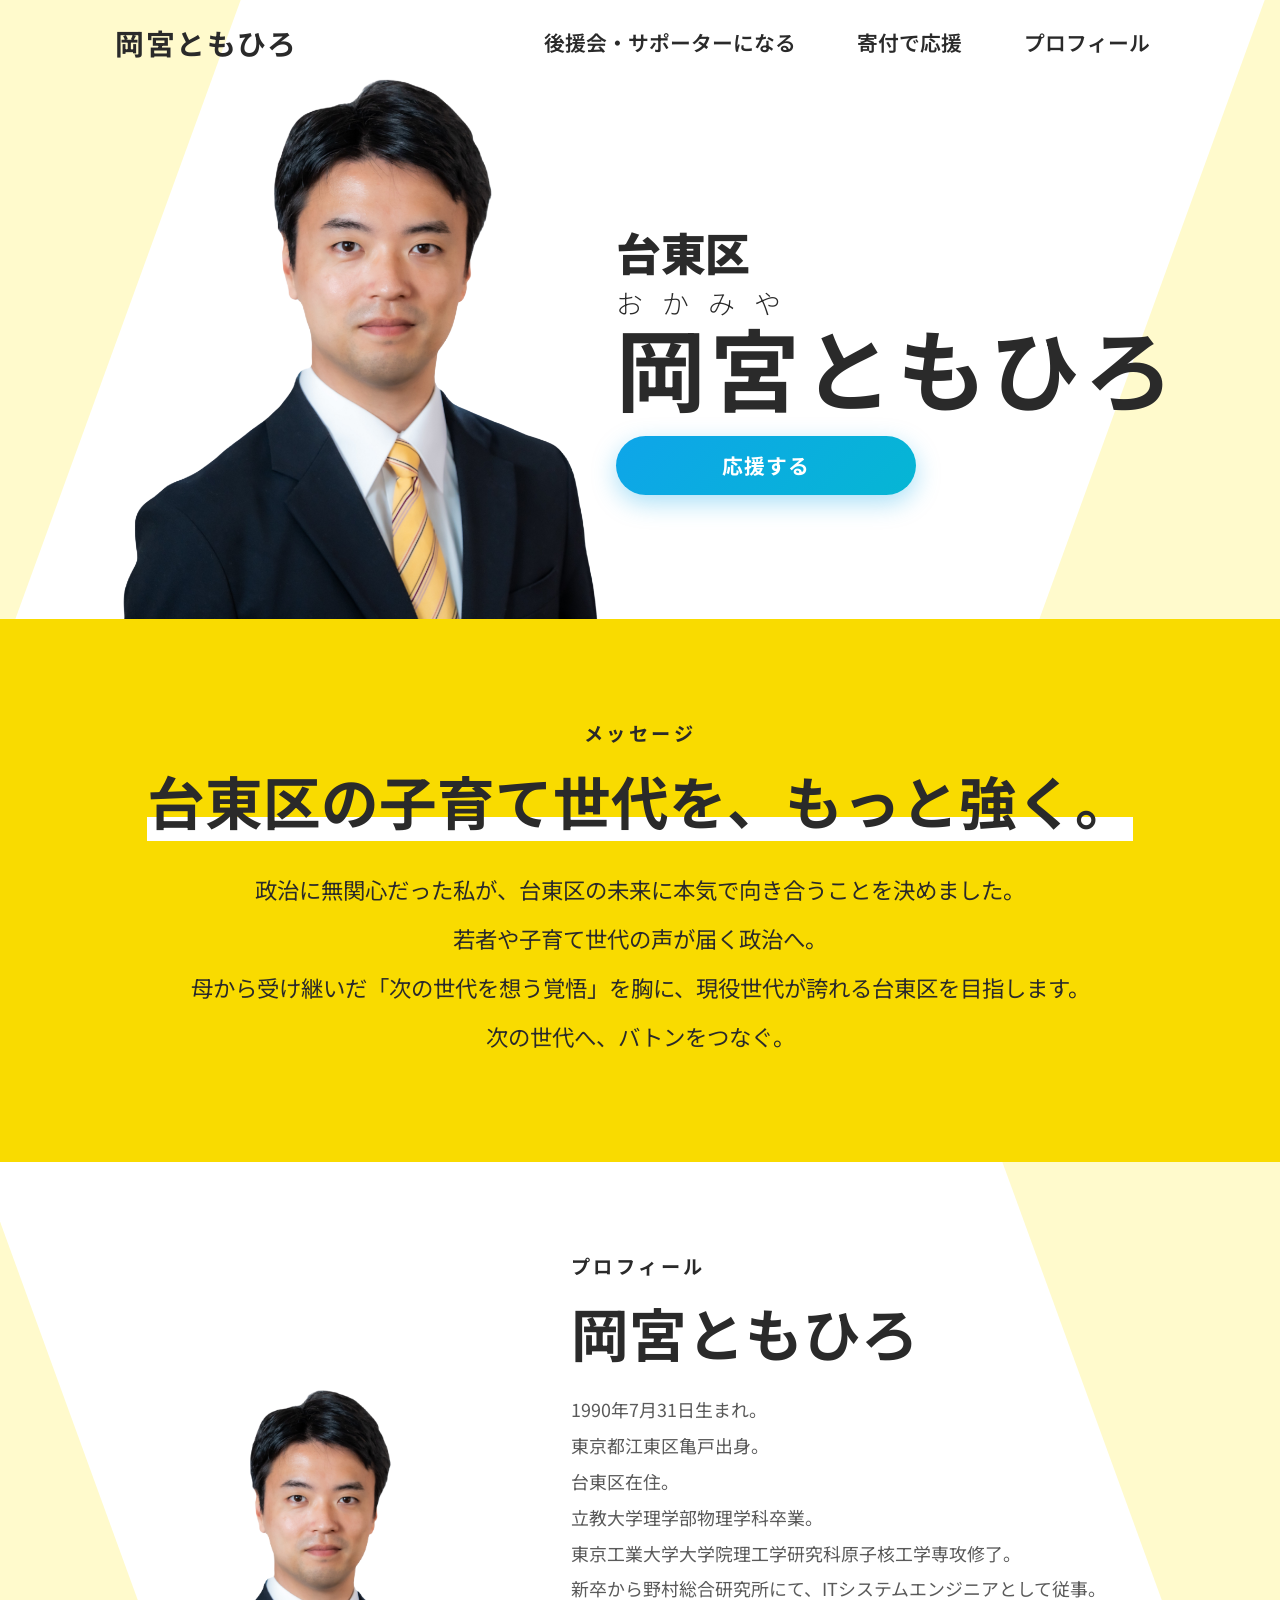
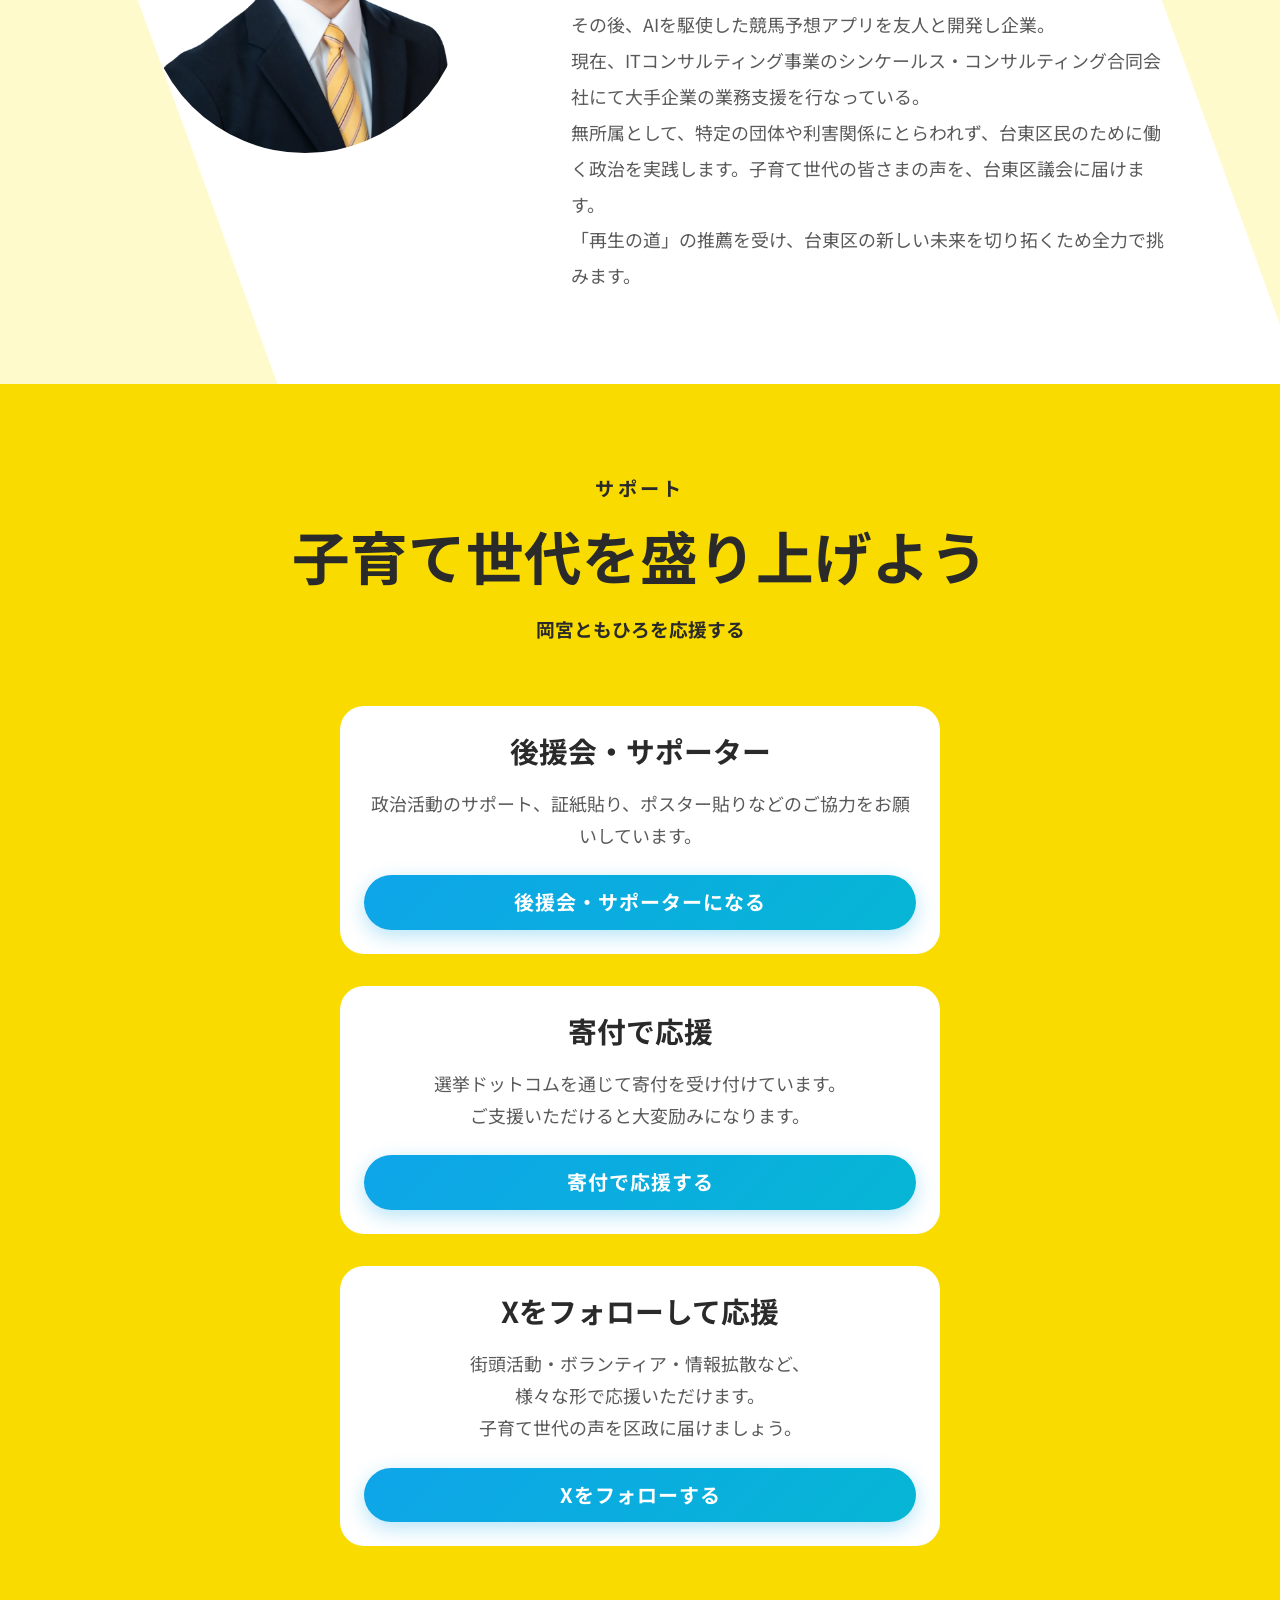
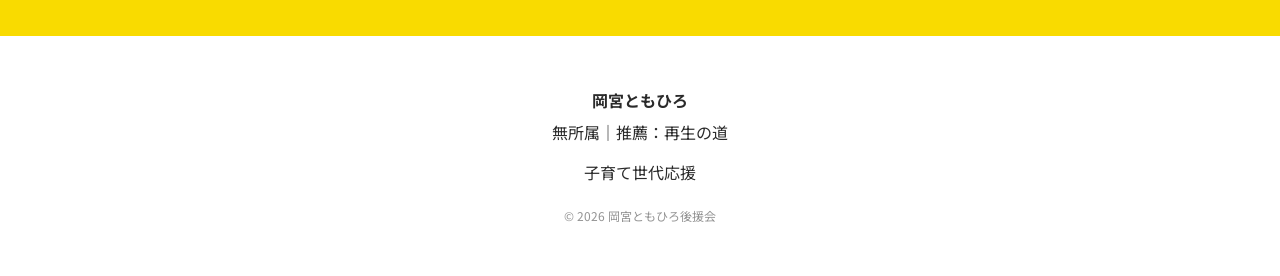
==== commit 8920c967: "GTM追加 コード追加、コードtidy" ====
--- a/index.html
+++ b/index.html
@@ -12,6 +12,13 @@
     href="https://fonts.googleapis.com/css2?family=Noto+Sans+JP:wght@300;400;500;700;900&family=Noto+Serif+JP:wght@400;700&family=DM+Sans:ital,wght@0,300;0,500;0,700;1,300&display=swap"
     rel="stylesheet">
   <link rel="stylesheet" href="css/style.css">
+  <!-- Google Tag Manager -->
+   <script>(function(w,d,s,l,i){w[l]=w[l]||[];w[l].push({'gtm.start':
+new Date().getTime(),event:'gtm.js'});var f=d.getElementsByTagName(s)[0],
+j=d.createElement(s),dl=l!='dataLayer'?'&l='+l:'';j.async=true;j.src=
+'https://www.googletagmanager.com/gtm.js?id='+i+dl;f.parentNode.insertBefore(j,f);
+})(window,document,'script','dataLayer','GTM-PZQLTGP2');</script>
+<!-- End Google Tag Manager -->
   <script type="application/ld+json">
   {
     "@context": "https://schema.org",
@@ -56,7 +63,10 @@
 </head>
 
 <body>
-
+<!-- Google Tag Manager (noscript) -->
+<noscript><iframe src="https://www.googletagmanager.com/ns.html?id=GTM-PZQLTGP2"
+height="0" width="0" style="display:none;visibility:hidden"></iframe></noscript>
+<!-- End Google Tag Manager (noscript) -->
   <!-- NAV -->
   <nav>
     <div class="nav-logo">岡宮ともひろ</div>
@@ -87,8 +97,8 @@
   </section>
     <!-- MESSAGE -->
   <section class="message-section" id="message">
-    <div class="section-label reveal" style="position:relative;z-index:1;">メッセージ</div>
-    <h2 class="section-title reveal" style="position:relative;z-index:1;">
+    <div class="section-label reveal">メッセージ</div>
+    <h2 class="section-title reveal">
       <span>台東区の子育て世代を、</span><span>もっと強く。</span>
     </h2>
     <p class="message-body reveal">
@@ -107,7 +117,7 @@
       <div class="reveal">
         <div class="section-label">プロフィール</div>
         <h2 class="section-title">岡宮ともひろ</h2>
-        <p class="section-lead" style="margin-bottom:1.5rem;">
+        <p class="section-lead">
           1990年7月31日生まれ。<br>
           東京都江東区亀戸出身。<br>
           台東区在住。<br>
@@ -117,7 +127,7 @@
           その後、AIを駆使した競馬予想アプリを友人と開発し企業。<br>
           現在、ITコンサルティング事業のシンケールス・コンサルティング合同会社にて大手企業の業務支援を行なっている。
         </p>
-        <p class="section-lead" style="margin-bottom:1.5rem;">
+        <p class="section-lead">
           無所属として、特定の団体や利害関係にとらわれず、台東区民のために働く政治を実践します。子育て世代の皆さまの声を、台東区議会に届けます。
         </p>
         <p class="section-lead">
@@ -130,28 +140,28 @@
   <!-- SUPPORT -->
   <section class="support" id="support">
     <div class="support-inner">
-      <div class="reveal" style="text-align:center;">
+      <div class="support-header reveal">
         <div class="section-label">サポート</div>
         <h2 class="section-title"><span>子育て世代を</span><span>盛り上げよう</span></h2>
         <h3>岡宮ともひろを応援する</h3>
       </div>
       <div class="support-content">
-      <div class="support-cta-box reveal">
-        <h3>後援会・サポーター</h3>
-        <p>政治活動のサポート、証紙貼り、ポスター貼りなどのご協力をお願いしています。</p>
-        <a href="mailto:tomohiro.okamiya@gmail.com" class="btn-primary" target="_blank">後援会・サポーターになる</a>
+        <div class="support-cta-box reveal">
+          <h3>後援会・サポーター</h3>
+          <p>政治活動のサポート、証紙貼り、ポスター貼りなどのご協力をお願いしています。</p>
+          <a href="mailto:tomohiro.okamiya@gmail.com" class="btn-primary" target="_blank" rel="noopener noreferrer">後援会・サポーターになる</a>
+        </div>
+        <div class="support-cta-box reveal">
+          <h3>寄付で応援</h3>
+          <p>選挙ドットコムを通じて寄付を受け付けています。<br>ご支援いただけると大変励みになります。</p>
+          <a href="https://go2senkyo.com/seijika/199628" class="btn-primary" target="_blank" rel="noopener noreferrer">寄付で応援する</a>
+        </div>
+        <div class="support-cta-box reveal">
+          <h3>Xをフォローして応援</h3>
+          <p>街頭活動・ボランティア・情報拡散など、<br>様々な形で応援いただけます。<br>子育て世代の声を区政に届けましょう。</p>
+          <a href="https://x.com/to_okamiya" class="btn-primary" target="_blank" rel="noopener noreferrer">Xをフォローする</a>
+        </div>
       </div>
-        <div class="support-cta-box reveal">
-        <h3>寄付で応援</h3>
-        <p>選挙ドットコムを通じて寄付を受け付けています。<br>ご支援いただけると大変励みになります。</p>
-        <a href="https://go2senkyo.com/seijika/199628" class="btn-primary" target="_blank">寄付で応援する</a>
-      </div>
-            <div class="support-cta-box reveal">
-        <h3>Xをフォローして応援</h3>
-        <p>街頭活動・ボランティア・情報拡散など、<br>様々な形で応援いただけます。<br>子育て世代の声を区政に届けましょう。</p>
-        <a href="https://x.com/to_okamiya" class="btn-primary" target="_blank">Xをフォローする</a>
-      </div>
-      </div
     </div>
   </section>
 
@@ -159,8 +169,8 @@
   <footer>
     <p><strong>岡宮ともひろ</strong></p>
     <p>無所属｜推薦：再生の道</p>
-    <p style="margin-top:.5rem;">子育て世代応援</p>
-    <p style="margin-top:1rem;font-size:.75rem;opacity:.5;">© 2026 岡宮ともひろ後援会</p>
+    <p class="footer-note">子育て世代応援</p>
+    <p class="footer-meta">© 2026 岡宮ともひろ後援会</p>
   </footer>
 
   <script>
--- a/css/style.css
+++ b/css/style.css
@@ -521,6 +521,11 @@
   flex-direction: column;
   align-items: center;
   gap: 2rem;
+  text-align: center;
+}
+
+.support-header {
+  text-align: center;
 }
 
 .support-badge {
@@ -601,6 +606,12 @@
   display: flex;
   gap: 2rem;
   margin-top: 2rem;
+  flex-wrap: wrap;
+  justify-content: center;
+}
+
+.support-cta-box {
+  min-width: 280px;
 }
 
 /* ─── FOOTER ─── */
@@ -614,7 +625,17 @@
 }
 
 footer strong {
-   color: var(--dark);
+  color: var(--dark);
+}
+
+.footer-note {
+  margin-top: .5rem;
+}
+
+.footer-meta {
+  margin-top: 1rem;
+  font-size: .75rem;
+  opacity: .5;
 }
 
 /* ─── ANIMATIONS ─── */
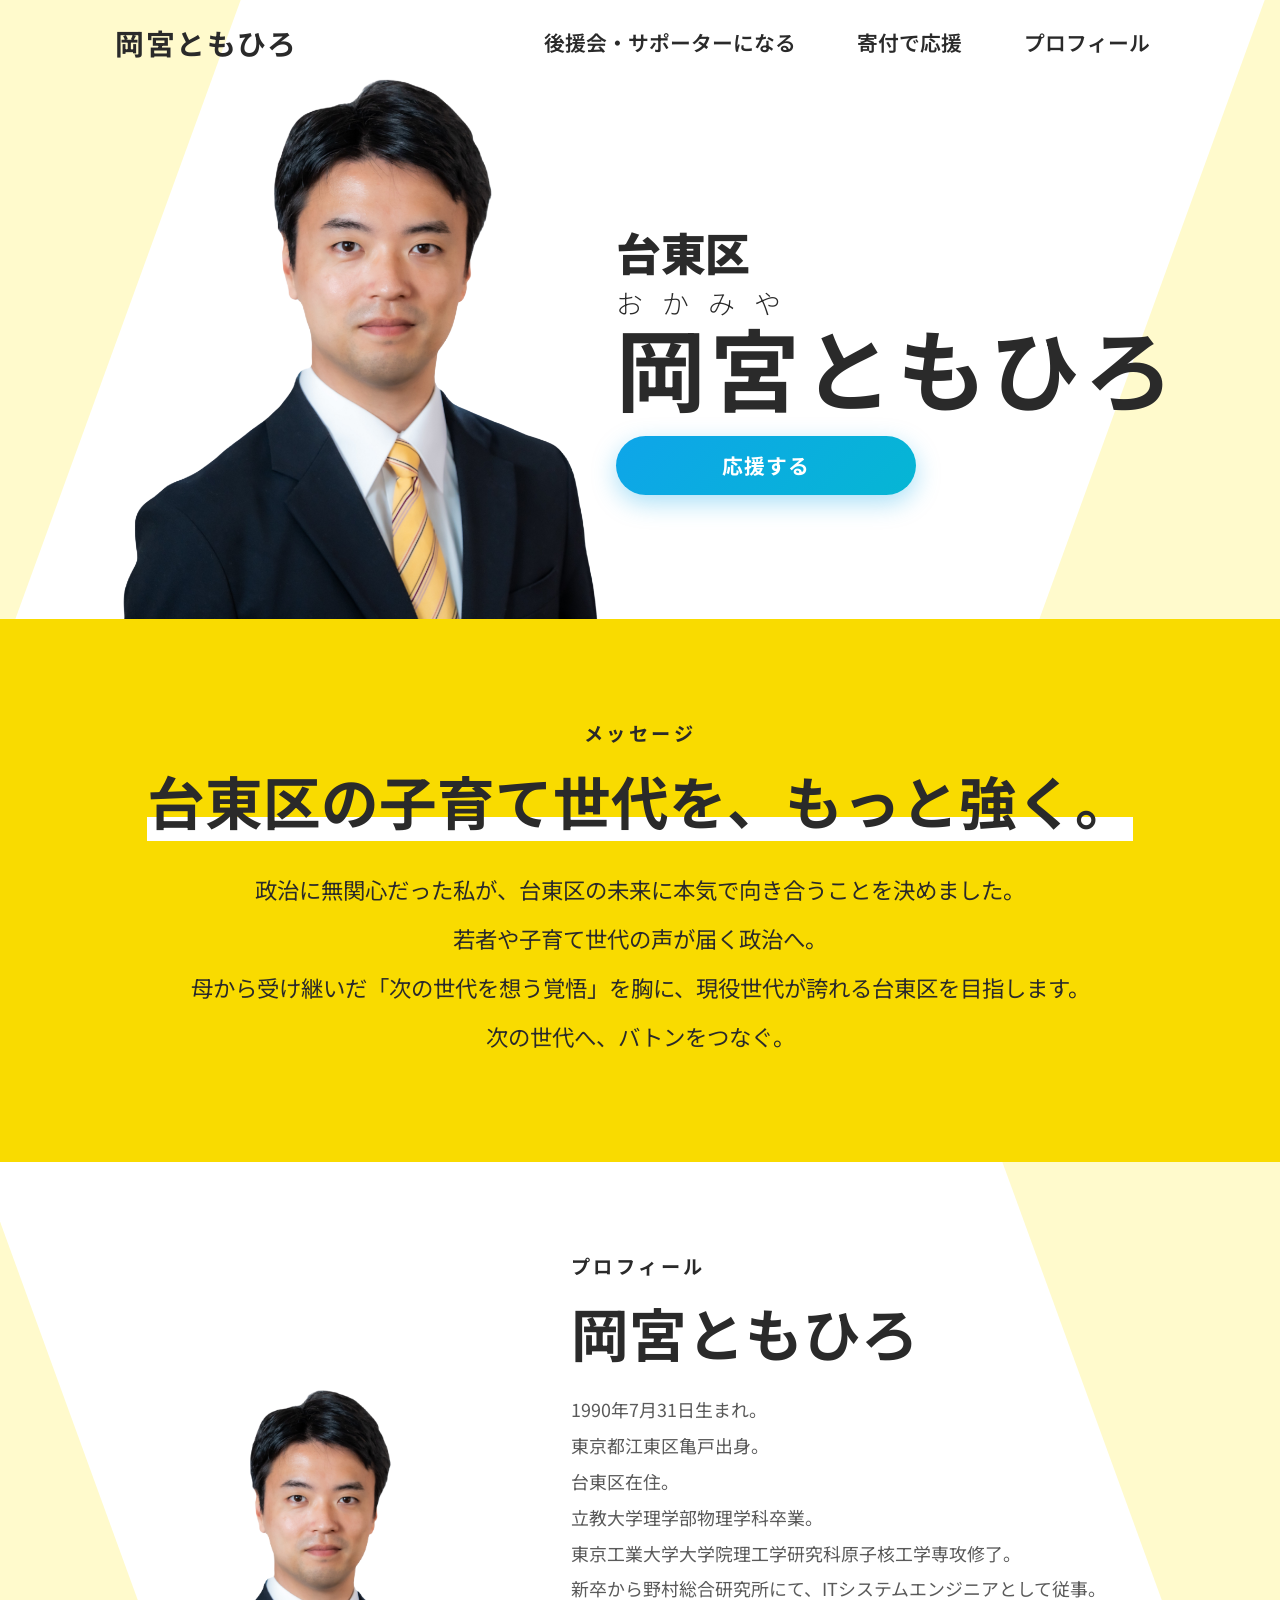
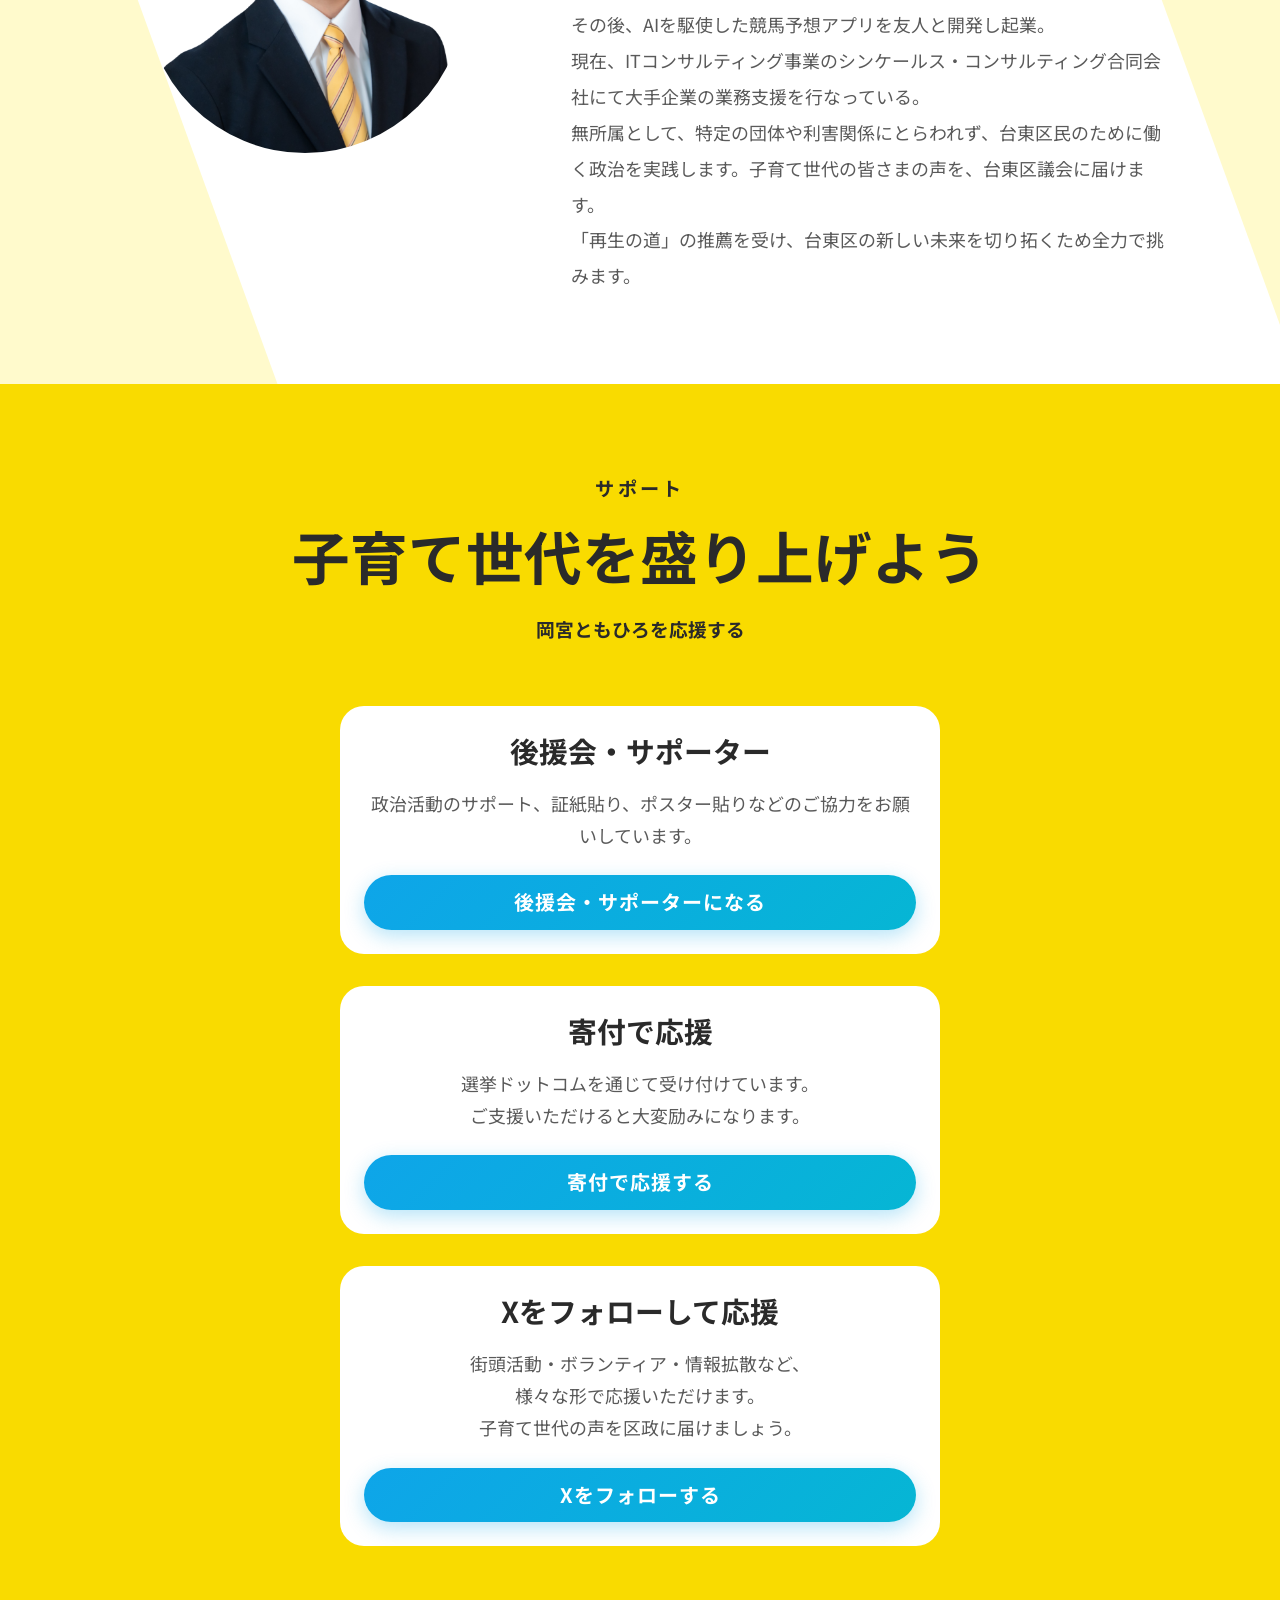
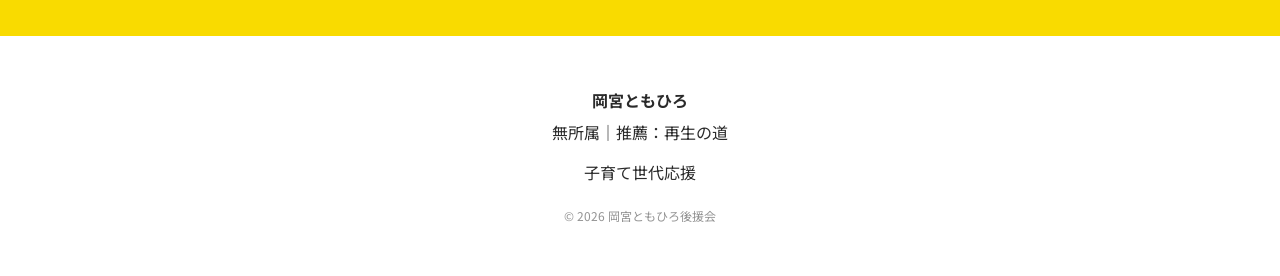
==== commit 56581095: "Update index.html ・企業→起業 ・選挙ドットコムを通じて寄付と受け付けています 　→選挙ドットコムを通じて寄付と受け付けています" ====
--- a/index.html
+++ b/index.html
@@ -124,7 +124,7 @@
           立教大学理学部物理学科卒業。<br>
           東京工業大学大学院理工学研究科原子核工学専攻修了。<br>
           新卒から野村総合研究所にて、ITシステムエンジニアとして従事。<br>
-          その後、AIを駆使した競馬予想アプリを友人と開発し企業。<br>
+          その後、AIを駆使した競馬予想アプリを友人と開発し起業。<br>
           現在、ITコンサルティング事業のシンケールス・コンサルティング合同会社にて大手企業の業務支援を行なっている。
         </p>
         <p class="section-lead">
@@ -153,7 +153,7 @@
         </div>
         <div class="support-cta-box reveal">
           <h3>寄付で応援</h3>
-          <p>選挙ドットコムを通じて寄付を受け付けています。<br>ご支援いただけると大変励みになります。</p>
+          <p>選挙ドットコムを通じて受け付けています。<br>ご支援いただけると大変励みになります。</p>
           <a href="https://go2senkyo.com/seijika/199628" class="btn-primary" target="_blank" rel="noopener noreferrer">寄付で応援する</a>
         </div>
         <div class="support-cta-box reveal">
@@ -187,4 +187,4 @@
   </script>
 </body>
 
-</html>+</html>
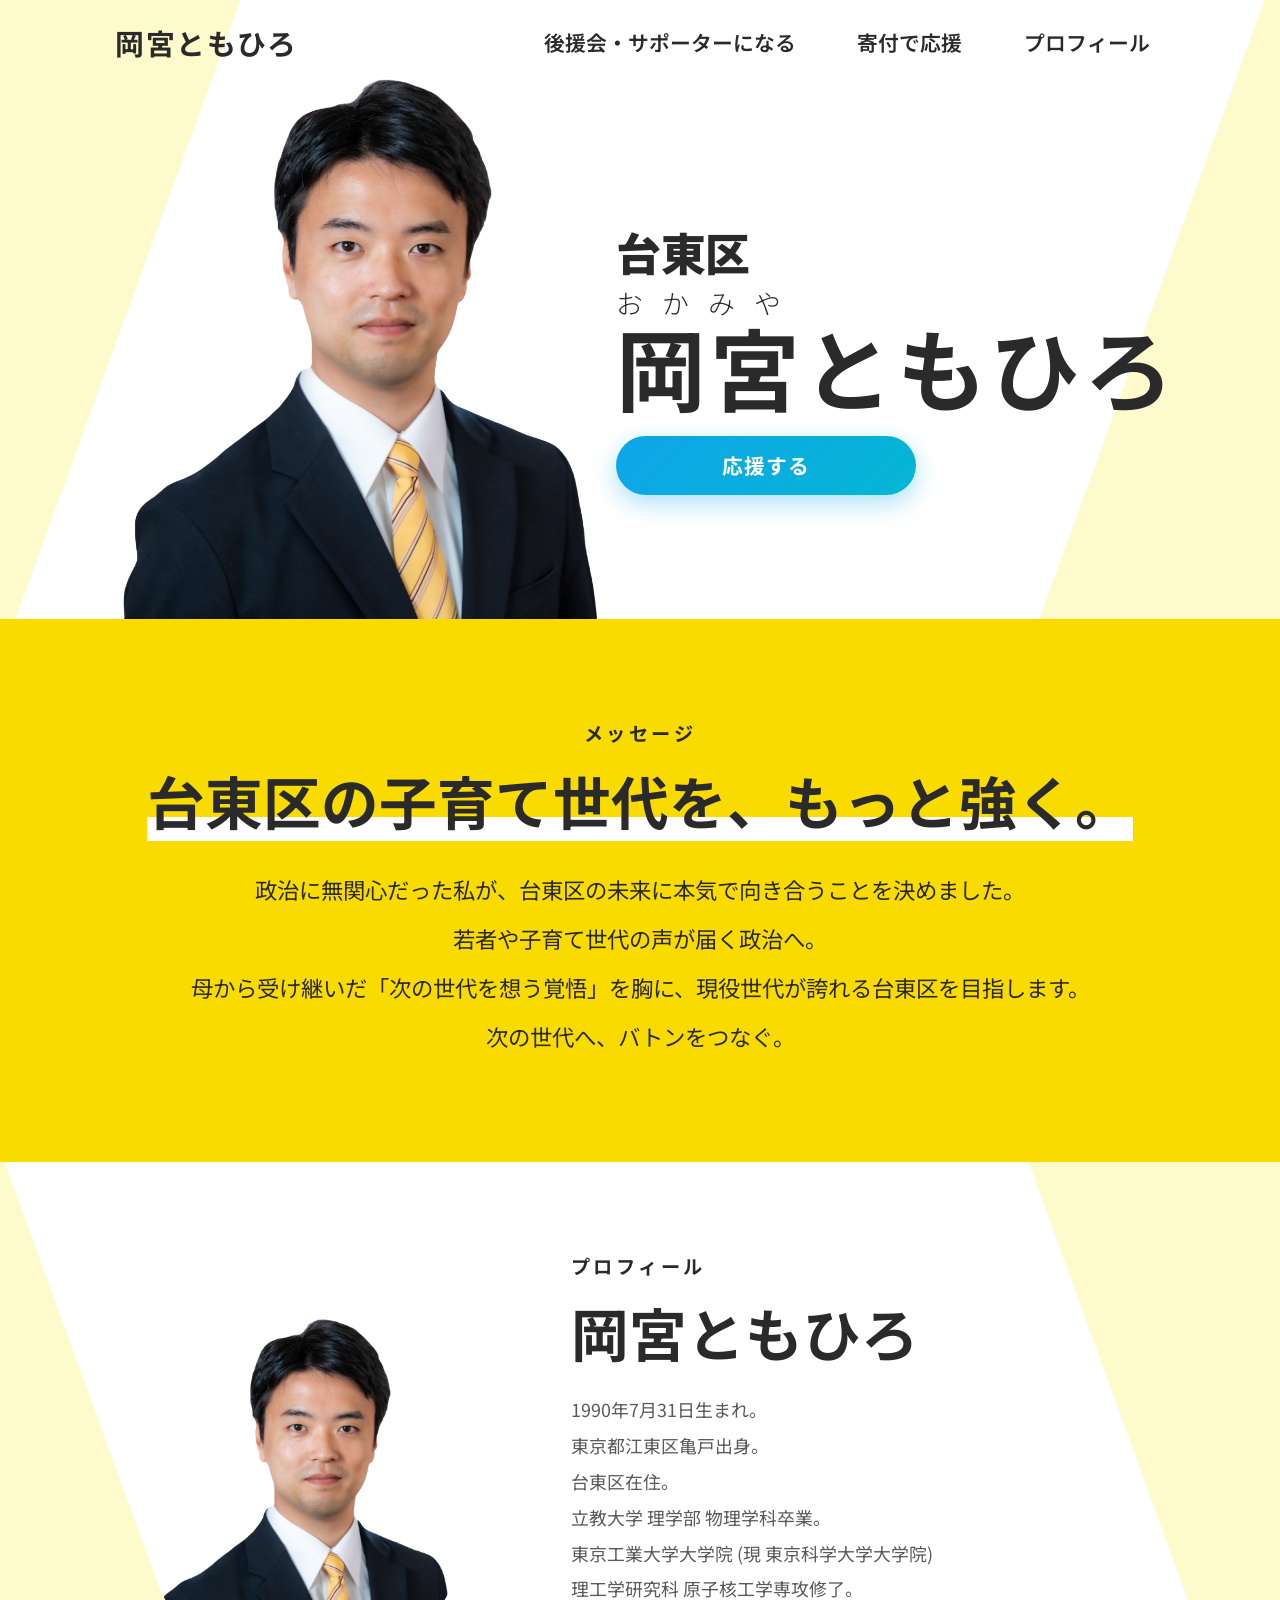
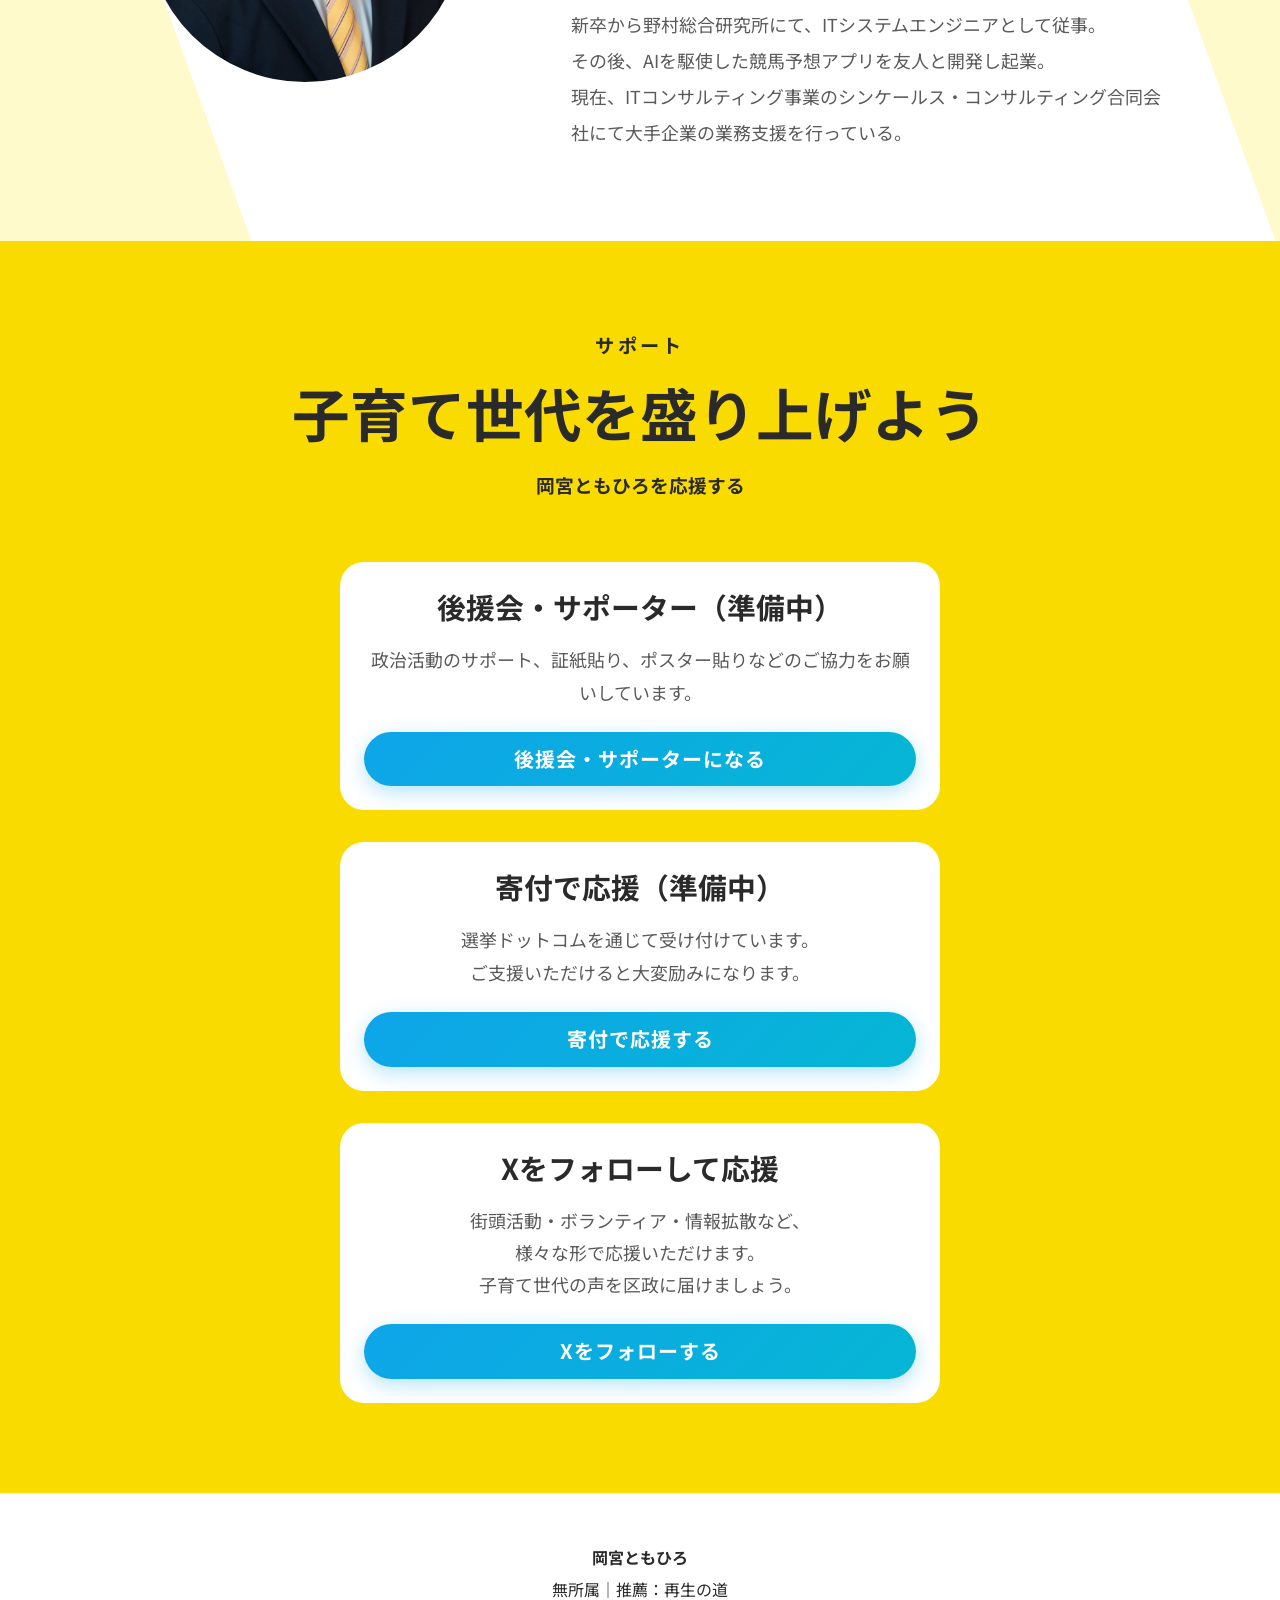
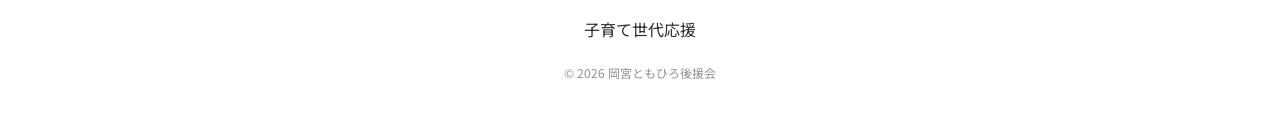
==== commit cfa39570: "Update index.html 神尾さん指摘反映" ====
--- a/index.html
+++ b/index.html
@@ -121,17 +121,16 @@
           1990年7月31日生まれ。<br>
           東京都江東区亀戸出身。<br>
           台東区在住。<br>
-          立教大学理学部物理学科卒業。<br>
-          東京工業大学大学院理工学研究科原子核工学専攻修了。<br>
+          立教大学 理学部 物理学科卒業。<br>
+          東京工業大学大学院 (現 東京科学大学大学院)<br>
+          理工学研究科 原子核工学専攻修了。<br>
           新卒から野村総合研究所にて、ITシステムエンジニアとして従事。<br>
           その後、AIを駆使した競馬予想アプリを友人と開発し起業。<br>
-          現在、ITコンサルティング事業のシンケールス・コンサルティング合同会社にて大手企業の業務支援を行なっている。
+          現在、ITコンサルティング事業のシンケールス・コンサルティング合同会社にて大手企業の業務支援を行っている。
         </p>
         <p class="section-lead">
-          無所属として、特定の団体や利害関係にとらわれず、台東区民のために働く政治を実践します。子育て世代の皆さまの声を、台東区議会に届けます。
         </p>
         <p class="section-lead">
-          「再生の道」の推薦を受け、台東区の新しい未来を切り拓くため全力で挑みます。
         </p>
       </div>
     </div>
@@ -147,12 +146,12 @@
       </div>
       <div class="support-content">
         <div class="support-cta-box reveal">
-          <h3>後援会・サポーター</h3>
+          <h3>後援会・サポーター（準備中）</h3>
           <p>政治活動のサポート、証紙貼り、ポスター貼りなどのご協力をお願いしています。</p>
           <a href="mailto:tomohiro.okamiya@gmail.com" class="btn-primary" target="_blank" rel="noopener noreferrer">後援会・サポーターになる</a>
         </div>
         <div class="support-cta-box reveal">
-          <h3>寄付で応援</h3>
+          <h3>寄付で応援（準備中）</h3>
           <p>選挙ドットコムを通じて受け付けています。<br>ご支援いただけると大変励みになります。</p>
           <a href="https://go2senkyo.com/seijika/199628" class="btn-primary" target="_blank" rel="noopener noreferrer">寄付で応援する</a>
         </div>
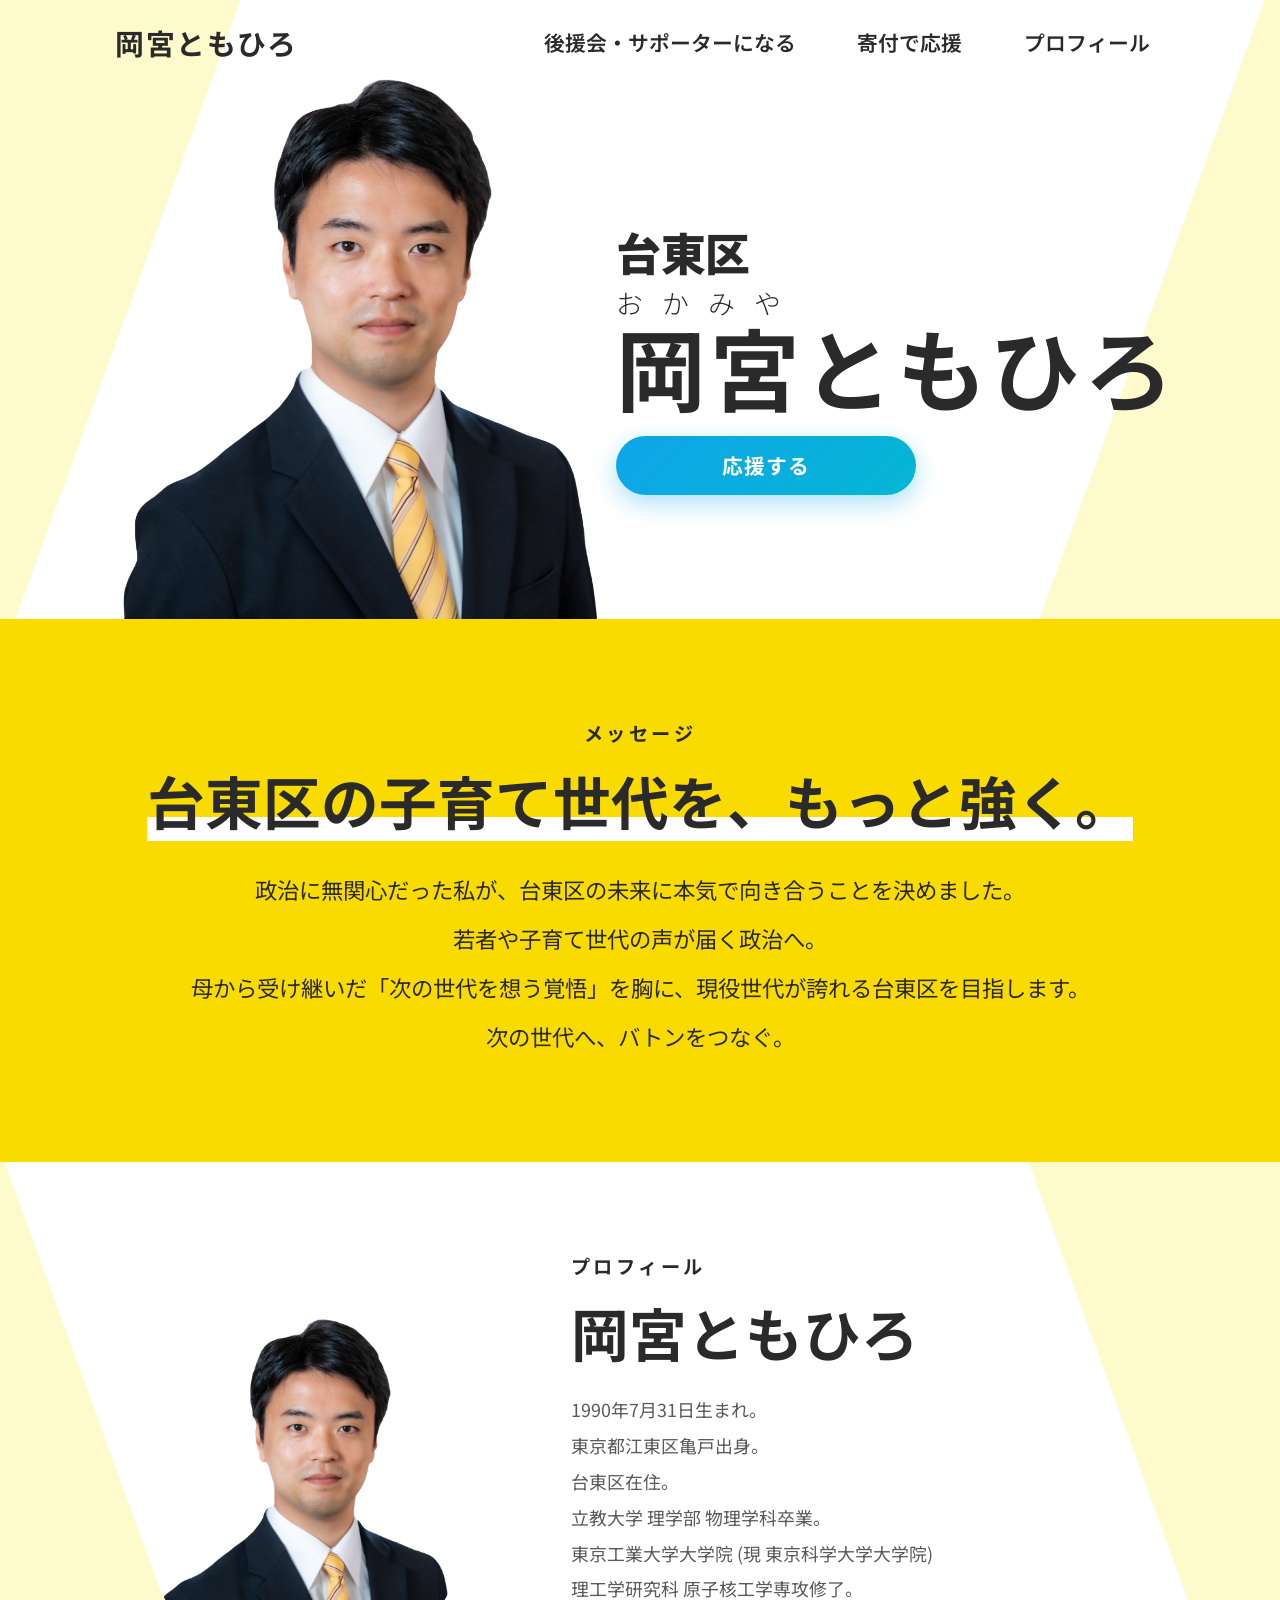
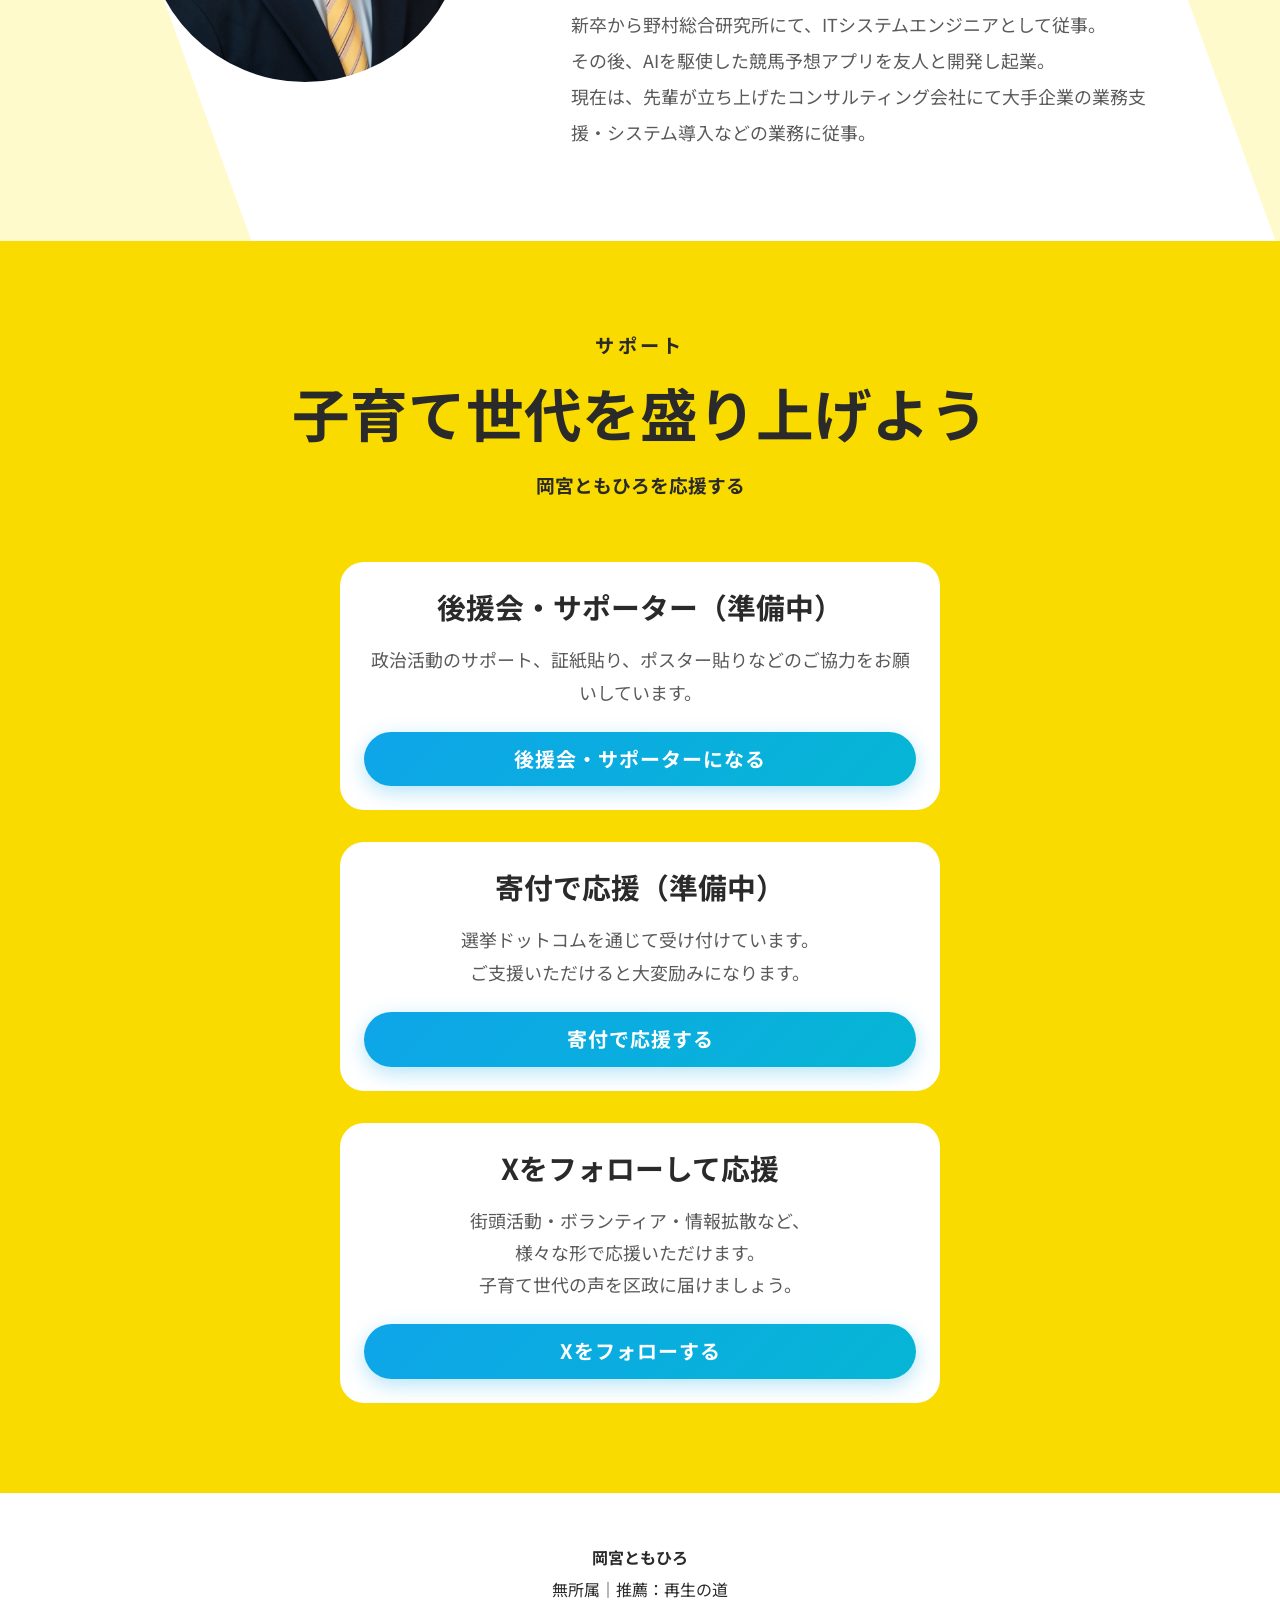
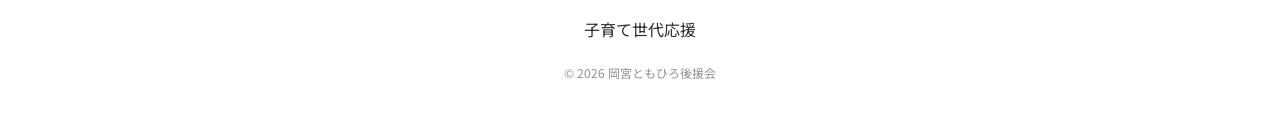
==== commit bc8c5c68: "現在の仕事の説明を編集" ====
--- a/index.html
+++ b/index.html
@@ -126,7 +126,7 @@
           理工学研究科 原子核工学専攻修了。<br>
           新卒から野村総合研究所にて、ITシステムエンジニアとして従事。<br>
           その後、AIを駆使した競馬予想アプリを友人と開発し起業。<br>
-          現在、ITコンサルティング事業のシンケールス・コンサルティング合同会社にて大手企業の業務支援を行っている。
+          現在は、先輩が立ち上げたコンサルティング会社にて大手企業の業務支援・システム導入などの業務に従事。
         </p>
         <p class="section-lead">
         </p>
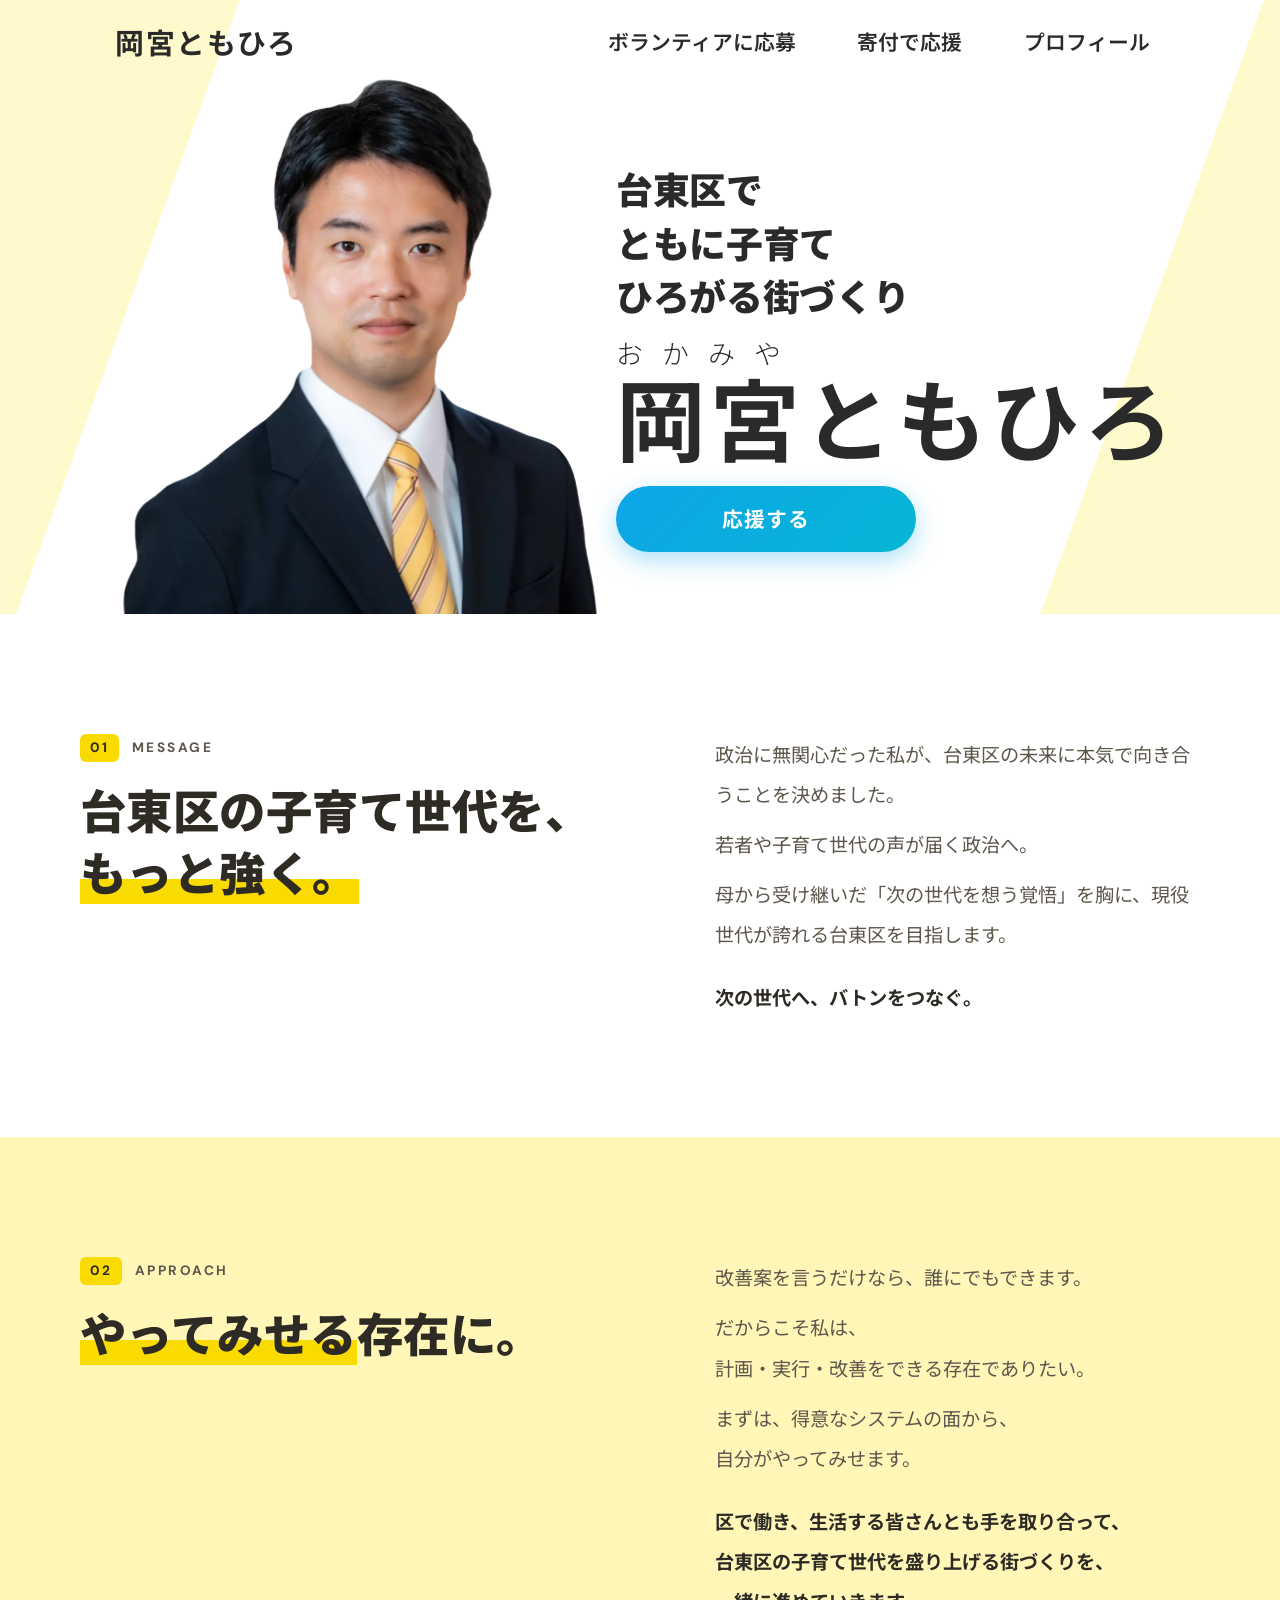
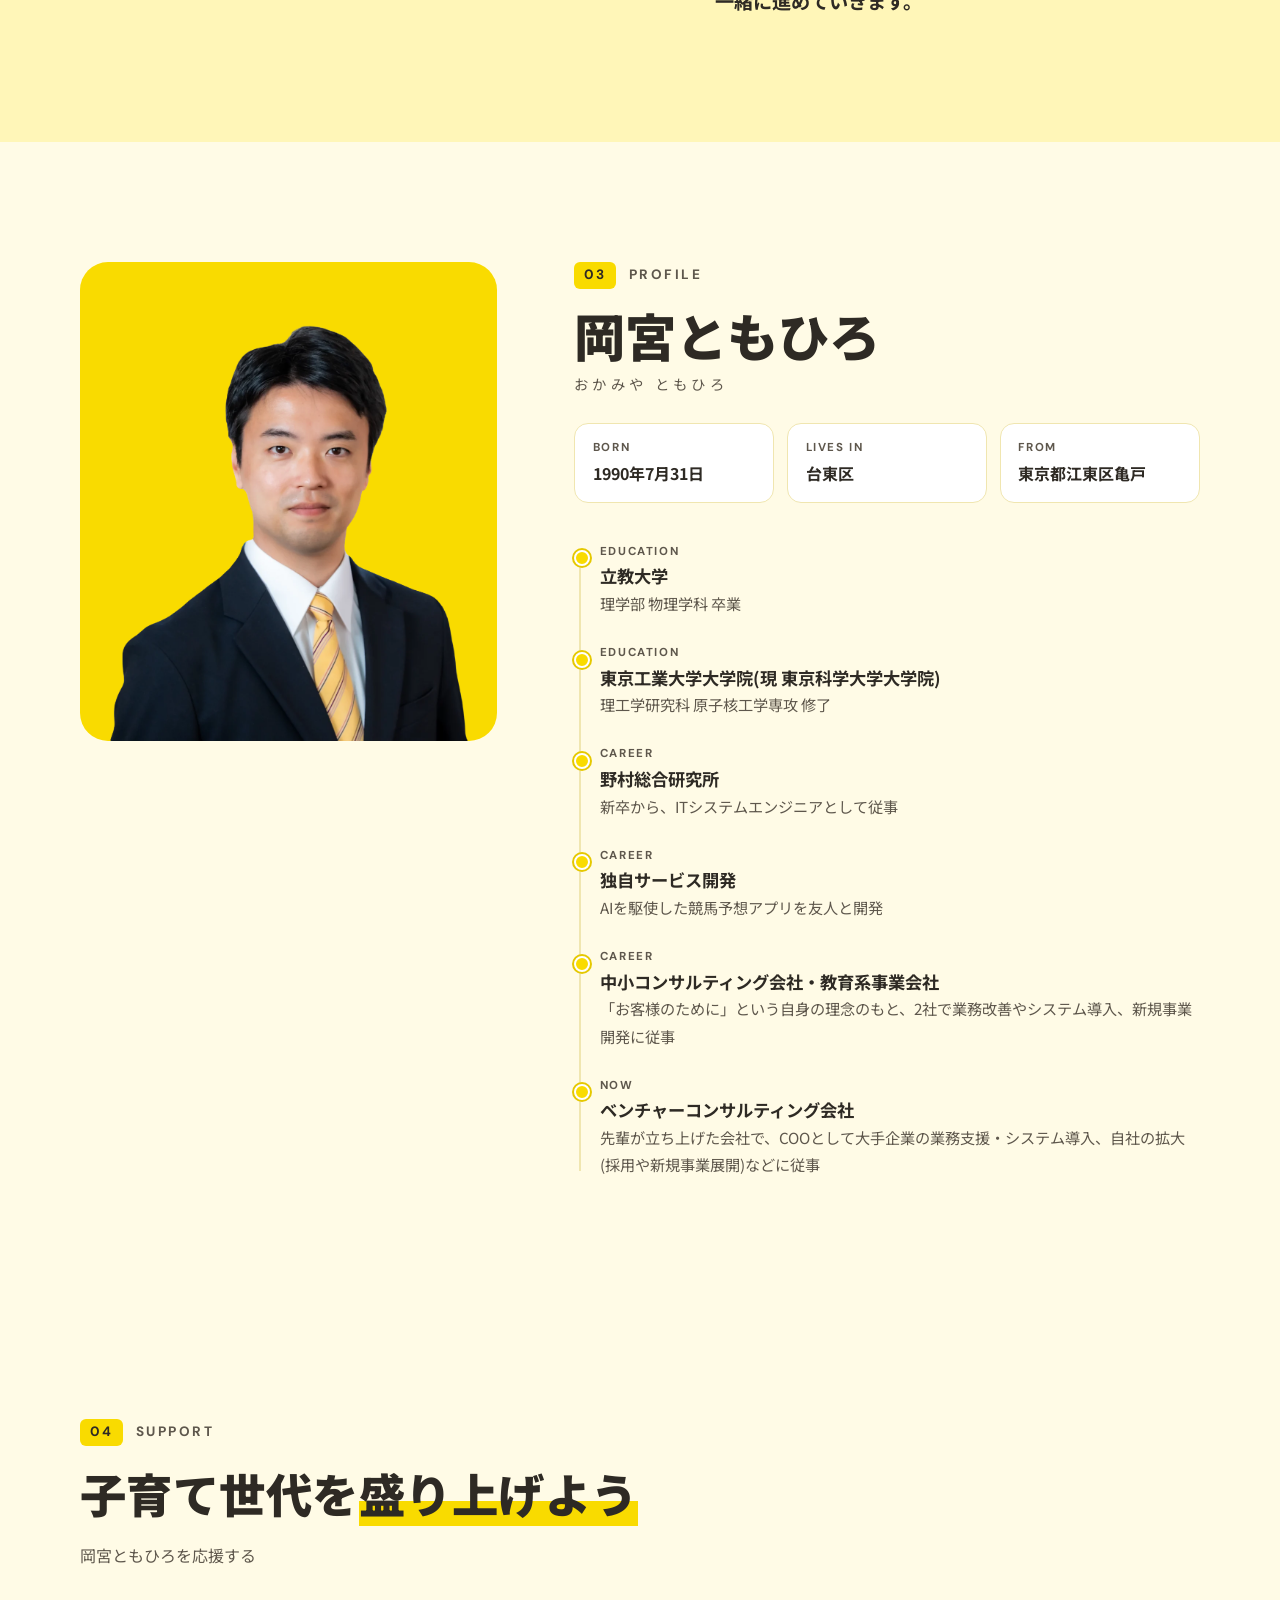
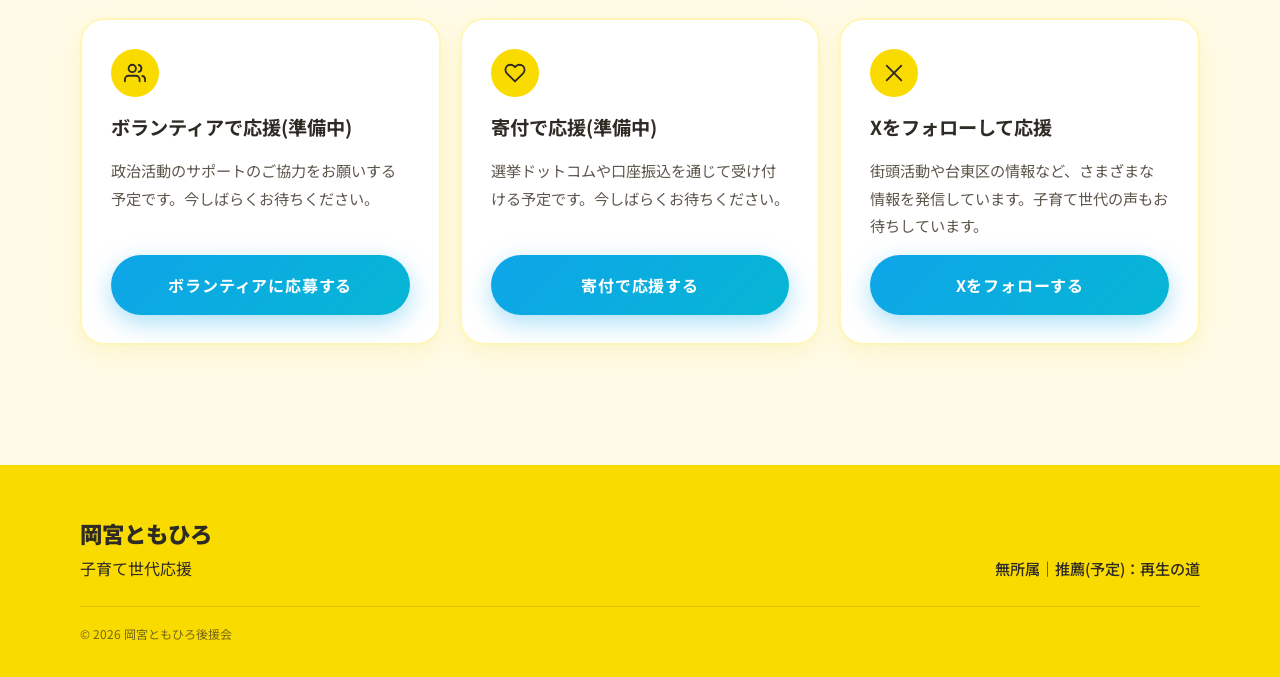
==== commit e24cc174: "デザインを再構築" ====
--- a/index.html
+++ b/index.html
@@ -7,9 +7,9 @@
   <title>岡宮ともひろ｜公式ホームページ</title>
   <link rel="llms-txt" href="llms.txt">
   <link rel="sitemap" href="sitemap.xml" type="application/xml">
-  <link rel="icon" href="assets/logo.png">
+  <link rel="icon" type="image/png" href="assets/logo-192.png">
   <link
-    href="https://fonts.googleapis.com/css2?family=Noto+Sans+JP:wght@300;400;500;700;900&family=Noto+Serif+JP:wght@400;700&family=DM+Sans:ital,wght@0,300;0,500;0,700;1,300&display=swap"
+    href="https://fonts.googleapis.com/css2?family=Noto+Sans+JP:wght@400;500;700;900&family=DM+Sans:ital,wght@0,300;0,500;0,700;1,300&display=swap"
     rel="stylesheet">
   <link rel="stylesheet" href="css/style.css">
   <!-- Google Tag Manager -->
@@ -26,12 +26,12 @@
     "name": "岡宮ともひろ",
     "alternateName": "おかみや　ともひろ",
     "birthDate": "1990-07-31",
-    "image": "assets/okamiya-tomohiro-photo.png",
-    "url": "https://okamiya-tomohiro.com",
-    "jobTitle": "台東区議会議員候補",
+    "image": "https://tomohiro-okamiya.com/assets/okamiya-tomohiro-photo.webp",
+    "url": "https://tomohiro-okamiya.com",
+    "jobTitle": "区政対策委員",
     "affiliation": {
       "@type": "Organization",
-      "name": "再生の道"
+      "name": "再生の道(推薦予定)"
     },
     "knowsAbout": ["子育て支援", "教育", "医療", "技術"],
     "sameAs": [
@@ -45,12 +45,11 @@
     "@context": "https://schema.org",
     "@type": "Organization",
     "name": "岡宮ともひろ後援会",
-    "url": "https://okamiya-tomohiro.com",
-    "logo": "assets/logo.png",
+    "url": "https://tomohiro-okamiya.com",
+    "logo": "https://tomohiro-okamiya.com/assets/logo-512.png",
     "description": "岡宮ともひろ後援会",
     "contactPoint": {
       "@type": "ContactPoint",
-      "telephone": "",
       "contactType": "Customer Service",
       "email": "tomohiro.okamiya@gmail.com"
     },
@@ -67,122 +66,202 @@
 <noscript><iframe src="https://www.googletagmanager.com/ns.html?id=GTM-PZQLTGP2"
 height="0" width="0" style="display:none;visibility:hidden"></iframe></noscript>
 <!-- End Google Tag Manager (noscript) -->
+
   <!-- NAV -->
-  <nav>
+  <nav class="site-nav">
     <div class="nav-logo">岡宮ともひろ</div>
-    <div class="nav-links">
-      <a href="mailto:tomohiro.okamiya@gmail.com">後援会・サポーターになる</a>
+    <button class="nav-toggle" type="button" aria-label="メニューを開く" aria-expanded="false" aria-controls="nav-links"><span></span><span></span><span></span></button>
+    <div class="nav-links" id="nav-links">
+      <a href="https://x.com/to_okamiya" target="_blank" rel="noopener noreferrer">ボランティアに応募</a>
       <a href="https://go2senkyo.com/seijika/199628" target="_blank">寄付で応援</a>
       <a href="#profile">プロフィール</a>
     </div>
   </nav>
 
+  <main>
   <!-- HERO -->
   <section class="hero" id="top">
     <div class="hero-box">
     <div class="hero-visual">
       <div class="profile-card">
-        <img src="assets/okamiya-tomohiro-photo.png" alt="岡宮ともひろの写真" class="profile-image">
+        <img src="assets/okamiya-tomohiro-photo.webp" alt="岡宮ともひろの写真" class="profile-image">
       </div>
     </div>
     <div class="hero-content">
-      <div class="hero-catch">台東区</div>
-      <div class="hero-name">
+      <div class="hero-catch"><span>台東区で</span><span>ともに子育て</span><span>ひろがる街づくり</span></div>
+      <h1 class="hero-name">
         <span class="hero-name-kana">おかみや</span>
         岡宮ともひろ
-      </div>
+      </h1>
       <a href="#support" class="hero-cta">応援する</a>
     </div>
     </div>
   </section>
+
     <!-- MESSAGE -->
-  <section class="message-section" id="message">
-    <div class="section-label reveal">メッセージ</div>
-    <h2 class="section-title reveal">
-      <span>台東区の子育て世代を、</span><span>もっと強く。</span>
-    </h2>
-    <p class="message-body reveal">
-      政治に無関心だった私が、台東区の未来に本気で向き合うことを決めました。<br>
-      若者や子育て世代の声が届く政治へ。<br>
-      母から受け継いだ「次の世代を想う覚悟」を胸に、現役世代が誇れる台東区を目指します。<br>
-      次の世代へ、バトンをつなぐ。<br>
-    </p>
-  </section>
-  <!-- ABOUT -->
-  <section id="profile" class="about">
-    <div class="about-inner">
-      <div class="about-visual reveal">
-        <img src="assets/okamiya-tomohiro-photo.png" alt="岡宮ともひろの写真" class="profile-image">
-      </div>
-      <div class="reveal">
-        <div class="section-label">プロフィール</div>
-        <h2 class="section-title">岡宮ともひろ</h2>
-        <p class="section-lead">
-          1990年7月31日生まれ。<br>
-          東京都江東区亀戸出身。<br>
-          台東区在住。<br>
-          立教大学 理学部 物理学科卒業。<br>
-          東京工業大学大学院 (現 東京科学大学大学院)<br>
-          理工学研究科 原子核工学専攻修了。<br>
-          新卒から野村総合研究所にて、ITシステムエンジニアとして従事。<br>
-          その後、AIを駆使した競馬予想アプリを友人と開発し起業。<br>
-          現在は、先輩が立ち上げたコンサルティング会社にて大手企業の業務支援・システム導入などの業務に従事。
-        </p>
-        <p class="section-lead">
-        </p>
-        <p class="section-lead">
-        </p>
-      </div>
-    </div>
-  </section>
-
-  <!-- SUPPORT -->
-  <section class="support" id="support">
-    <div class="support-inner">
-      <div class="support-header reveal">
-        <div class="section-label">サポート</div>
-        <h2 class="section-title"><span>子育て世代を</span><span>盛り上げよう</span></h2>
-        <h3>岡宮ともひろを応援する</h3>
-      </div>
-      <div class="support-content">
-        <div class="support-cta-box reveal">
-          <h3>後援会・サポーター（準備中）</h3>
-          <p>政治活動のサポート、証紙貼り、ポスター貼りなどのご協力をお願いしています。</p>
-          <a href="mailto:tomohiro.okamiya@gmail.com" class="btn-primary" target="_blank" rel="noopener noreferrer">後援会・サポーターになる</a>
-        </div>
-        <div class="support-cta-box reveal">
-          <h3>寄付で応援（準備中）</h3>
-          <p>選挙ドットコムを通じて受け付けています。<br>ご支援いただけると大変励みになります。</p>
-          <a href="https://go2senkyo.com/seijika/199628" class="btn-primary" target="_blank" rel="noopener noreferrer">寄付で応援する</a>
-        </div>
-        <div class="support-cta-box reveal">
-          <h3>Xをフォローして応援</h3>
-          <p>街頭活動・ボランティア・情報拡散など、<br>様々な形で応援いただけます。<br>子育て世代の声を区政に届けましょう。</p>
-          <a href="https://x.com/to_okamiya" class="btn-primary" target="_blank" rel="noopener noreferrer">Xをフォローする</a>
-        </div>
-      </div>
-    </div>
-  </section>
-
-  <!-- FOOTER -->
-  <footer>
-    <p><strong>岡宮ともひろ</strong></p>
-    <p>無所属｜推薦：再生の道</p>
-    <p class="footer-note">子育て世代応援</p>
-    <p class="footer-meta">© 2026 岡宮ともひろ後援会</p>
+    <section class="message" id="message">
+      <div class="container message-grid">
+        <div class="reveal">
+          <div class="sec-label"><span class="num">01</span>MESSAGE</div>
+          <h2 class="sec-title"><span class="nb">台東区の子育て世代を、</span><span class="nb"><span class="mark">もっと強く。</span></span></h2>
+        </div>
+        <div class="message-body reveal">
+          <p>政治に無関心だった私が、台東区の未来に本気で向き合うことを決めました。</p>
+          <p>若者や子育て世代の声が届く政治へ。</p>
+          <p>母から受け継いだ「次の世代を想う覚悟」を胸に、現役世代が誇れる台東区を目指します。</p>
+          <p class="last">次の世代へ、バトンをつなぐ。</p>
+        </div>
+      </div>
+    </section>
+
+    <!-- APPROACH -->
+    <section class="approach" id="approach">
+      <div class="container message-grid">
+        <div class="reveal">
+          <div class="sec-label"><span class="num">02</span>APPROACH</div>
+          <h2 class="sec-title"><span class="nb"><span class="mark">やってみせる</span></span><span class="nb">存在に。</span></h2>
+        </div>
+        <div class="message-body reveal">
+          <p>改善案を言うだけなら、誰にでもできます。</p>
+          <p><span class="nb">だからこそ私は、</span><span class="nb">計画・実行・改善をできる存在でありたい。</span></p>
+          <p><span class="nb">まずは、得意なシステムの面から、</span><span class="nb">自分がやってみせます。</span></p>
+          <p class="last"><span class="nb">区で働き、生活する皆さんとも</span><span class="nb">手を取り合って、</span><br><span class="nb">台東区の子育て世代を</span><span class="nb">盛り上げる街づくりを、</span><br><span class="nb">一緒に進めていきます。</span></p>
+        </div>
+      </div>
+    </section>
+
+    <!-- PROFILE -->
+    <section class="profile" id="profile">
+      <div class="container profile-grid">
+        <div class="profile-photo reveal">
+          <img src="assets/okamiya-tomohiro-photo.webp" alt="岡宮ともひろの写真" loading="lazy">
+        </div>
+        <div class="reveal">
+          <div class="sec-label"><span class="num">03</span>PROFILE</div>
+          <h2 class="profile-name">岡宮ともひろ</h2>
+          <p class="profile-kana">おかみや ともひろ</p>
+
+          <dl class="facts">
+            <div class="fact"><dt>BORN</dt><dd>1990年7月31日</dd></div>
+            <div class="fact"><dt>LIVES IN</dt><dd>台東区</dd></div>
+            <div class="fact"><dt>FROM</dt><dd>東京都江東区亀戸</dd></div>
+          </dl>
+
+          <ol class="timeline">
+            <li class="tl-item">
+              <div class="tl-tag">EDUCATION</div>
+              <div class="tl-title">立教大学</div>
+              <div class="tl-desc">理学部 物理学科 卒業</div>
+            </li>
+            <li class="tl-item">
+              <div class="tl-tag">EDUCATION</div>
+              <div class="tl-title">東京工業大学大学院(現 東京科学大学大学院)</div>
+              <div class="tl-desc">理工学研究科 原子核工学専攻 修了</div>
+            </li>
+            <li class="tl-item">
+              <div class="tl-tag">CAREER</div>
+              <div class="tl-title">野村総合研究所</div>
+              <div class="tl-desc">新卒から、ITシステムエンジニアとして従事</div>
+            </li>
+            <li class="tl-item">
+              <div class="tl-tag">CAREER</div>
+              <div class="tl-title">独自サービス開発</div>
+              <div class="tl-desc">AIを駆使した競馬予想アプリを友人と開発</div>
+            </li>
+            <li class="tl-item">
+              <div class="tl-tag">CAREER</div>
+              <div class="tl-title">中小コンサルティング会社・教育系事業会社</div>
+              <div class="tl-desc">「お客様のために」という自身の理念のもと、2社で業務改善やシステム導入、新規事業開発に従事</div>
+            </li>
+            <li class="tl-item">
+              <div class="tl-tag">NOW</div>
+              <div class="tl-title">ベンチャーコンサルティング会社</div>
+              <div class="tl-desc">先輩が立ち上げた会社で、COOとして大手企業の業務支援・システム導入、自社の拡大(採用や新規事業展開)などに従事</div>
+            </li>
+          </ol>
+        </div>
+      </div>
+    </section>
+
+    <!-- SUPPORT -->
+    <section class="support" id="support">
+      <div class="container">
+        <div class="support-head reveal">
+          <div class="sec-label"><span class="num">04</span>SUPPORT</div>
+          <h2 class="sec-title"><span class="nb">子育て世代を</span><span class="nb"><span class="mark">盛り上げよう</span></span></h2>
+          <p>岡宮ともひろを応援する</p>
+        </div>
+        <div class="cards">
+          <article class="card reveal">
+            <div class="card-icon" aria-hidden="true"><svg viewBox="0 0 24 24" fill="none" stroke="currentColor" stroke-width="2" stroke-linecap="round" stroke-linejoin="round"><path d="M17 21v-2a4 4 0 0 0-4-4H5a4 4 0 0 0-4 4v2"/><circle cx="9" cy="7" r="4"/><path d="M23 21v-2a4 4 0 0 0-3-3.87"/><path d="M16 3.13a4 4 0 0 1 0 7.75"/></svg></div>
+            <h3>ボランティアで応援(準備中)</h3>
+            <p>政治活動のサポートのご協力をお願いする予定です。今しばらくお待ちください。</p>
+            <a href="https://x.com/to_okamiya" class="btn btn-yellow btn-block" target="_blank" rel="noopener noreferrer">ボランティアに応募する</a>
+          </article>
+          <article class="card reveal">
+            <div class="card-icon" aria-hidden="true"><svg viewBox="0 0 24 24" fill="none" stroke="currentColor" stroke-width="2" stroke-linecap="round" stroke-linejoin="round"><path d="M20.84 4.61a5.5 5.5 0 0 0-7.78 0L12 5.67l-1.06-1.06a5.5 5.5 0 0 0-7.78 7.78l1.06 1.06L12 21.23l7.78-7.78 1.06-1.06a5.5 5.5 0 0 0 0-7.78z"/></svg></div>
+            <h3>寄付で応援(準備中)</h3>
+            <p>選挙ドットコムや口座振込を通じて受け付ける予定です。今しばらくお待ちください。</p>
+            <a href="https://go2senkyo.com/seijika/199628" class="btn btn-yellow btn-block" target="_blank" rel="noopener noreferrer">寄付で応援する</a>
+          </article>
+          <article class="card reveal">
+            <div class="card-icon" aria-hidden="true"><svg viewBox="0 0 24 24" fill="none" stroke="currentColor" stroke-width="2" stroke-linecap="round" stroke-linejoin="round"><path d="M4 4l16 16"/><path d="M20 4L4 20"/></svg></div>
+            <h3>Xをフォローして応援</h3>
+            <p>街頭活動や台東区の情報など、さまざまな情報を発信しています。子育て世代の声もお待ちしています。</p>
+            <a href="https://x.com/to_okamiya" class="btn btn-yellow btn-block" target="_blank" rel="noopener noreferrer">Xをフォローする</a>
+          </article>
+        </div>
+      </div>
+    </section>
+  </main>
+
+  <footer class="site-footer">
+    <div class="container footer-inner">
+      <div>
+        <p class="footer-name">岡宮ともひろ</p>
+        <p class="footer-meta">子育て世代応援</p>
+      </div>
+      <div class="footer-meta">
+        <p>無所属｜推薦(予定)：再生の道</p>
+      </div>
+      <p class="copy">© 2026 岡宮ともひろ後援会</p>
+    </div>
   </footer>
 
   <script>
+    // スマホ: メニューの開閉
+    const navToggle = document.querySelector('.nav-toggle');
+    const navLinks = document.getElementById('nav-links');
+    const setMenu = (open) => {
+      navLinks.classList.toggle('open', open);
+      navToggle.setAttribute('aria-expanded', String(open));
+      navToggle.setAttribute('aria-label', open ? 'メニューを閉じる' : 'メニューを開く');
+    };
+    navToggle.addEventListener('click', () => setMenu(!navLinks.classList.contains('open')));
+    navLinks.querySelectorAll('a').forEach(a => a.addEventListener('click', () => setMenu(false)));
+
+    // ナビ: スクロールで背景をつける
+    const siteNav = document.querySelector('.site-nav');
+    const onScroll = () => siteNav.classList.toggle('scrolled', window.scrollY > 24);
+    window.addEventListener('scroll', onScroll, { passive: true });
+    onScroll();
+
     // Scroll reveal
     const reveals = document.querySelectorAll('.reveal');
-    const observer = new IntersectionObserver((entries) => {
-      entries.forEach((entry, i) => {
-        if (entry.isIntersecting) {
-          setTimeout(() => entry.target.classList.add('visible'), i * 80);
-        }
-      });
-    }, { threshold: 0.12 });
-    reveals.forEach(el => observer.observe(el));
+    if ('IntersectionObserver' in window) {
+      const observer = new IntersectionObserver((entries) => {
+        entries.forEach((entry) => {
+          if (entry.isIntersecting) {
+            entry.target.classList.add('visible');
+            observer.unobserve(entry.target);
+          }
+        });
+      }, { threshold: 0.12 });
+      reveals.forEach(el => observer.observe(el));
+    } else {
+      reveals.forEach(el => el.classList.add('visible'));
+    }
+
   </script>
 </body>
 
--- a/css/style.css
+++ b/css/style.css
@@ -1,39 +1,45 @@
+/* 岡宮ともひろ 公式サイト — 新デザイン版 */
 :root {
   --yellow: #F9DB00;
+  --yellow-deep: #E5C800;
+  --yellow-soft: #FFF6B8;
+  --yellow-pale: #FFFBE6;
+  --ink: #2E2A24;
+  --ink-2: #5E574C;
+  --line: #F0E6B0;
+  --bg: #FFFFFF;
+  --bg-soft: #FFFBE6;
+  --radius: 20px;
+  --max: 1120px;
+  --font: 'Noto Sans JP', system-ui, sans-serif;
   --yellow-light: #FFFACC;
-  --yellow-pale: #FFFBF0;
-  --purple: #510778;
-  --purple-light: #E9D5FF;
-  --sun: #FCD34D;
   --dark: #2A2A2A;
   --mid: #5A5A5A;
+  --white: #FFFFFF;
+  --purple-light: #E9D5FF;
   --purple-pale: #F3F0FF;
-  --white: #FFFFFF;
-  --off-white: #FFFBF0;
-  --accent: #F97316;
-}
-
-* {
-  margin: 0;
-  padding: 0;
-  box-sizing: border-box;
-}
-
-html {
-  scroll-behavior: smooth;
-}
-
+  --sun: #FCD34D;
+  --font-en: 'DM Sans', 'Noto Sans JP', sans-serif;
+}
+
+* { margin: 0; padding: 0; box-sizing: border-box; }
+html { scroll-behavior: smooth; scroll-padding-top: 80px; }
 body {
-  font-family: 'Noto Sans JP', sans-serif;
-  background: var(--white);
-  color: var(--dark);
+  font-family: var(--font);
+  color: var(--ink);
+  background: var(--bg);
+  line-height: 1.8;
+  -webkit-font-smoothing: antialiased;
   overflow-x: hidden;
 }
-span {
-  display: inline-block;
-}
+img { max-width: 100%; display: block; }
+a { color: inherit; }
+.container { width: min(var(--max), 100% - 40px); margin-inline: auto; }
+.nb { display: inline-block; }
+
+/* ── TOP(ナビ+ヒーロー): 現行サイトのまま ── */
 /* ─── NAV ─── */
-nav {
+.site-nav {
   position: fixed;
   width: 92vw;
   margin: 0 auto;
@@ -288,356 +294,123 @@
   line-height: 1.6;
 }
 
-/* ─── SECTION COMMON ─── */
-section {
-  padding: 90px 8vw;
-}
-
-.section-label {
-  font-size: 1.2rem;
-  font-weight: 700;
-  letter-spacing: .18em;
-  color: var(--dark);
-  text-transform: uppercase;
-  margin-bottom: .8rem;
-}
-
-.section-title {
-  font-size: clamp(2.0rem, 5vw, 3.6rem);
-  font-weight: 700;
-  color: var(--dark);
-  line-height: 1.4;
-  margin-bottom: 1.2rem;
-}
-
-.section-lead {
-  font-size: clamp(1.0rem, 5vw, 1.12rem);
-  color: var(--mid);
-  line-height: 2;
-}
-
-/* ─── POLICY ─── */
-.policy {
-  background: var(--off-white);
-}
-
-.policy-grid {
-  display: grid;
-  grid-template-columns: repeat(auto-fit, minmax(280px, 1fr));
-  gap: 1.5rem;
-  margin-top: 3rem;
-}
-
-.policy-card {
-  background: var(--white);
-  border-radius: 20px;
-  padding: 2rem 1.8rem;
-  border: 1.5px solid transparent;
-  box-shadow: 0 4px 20px rgba(0, 0, 0, .05);
-  transition: transform .25s, box-shadow .25s, border-color .25s;
-  position: relative;
-  overflow: hidden;
-}
-
-.policy-card::before {
-  content: '';
-  position: absolute;
-  top: 0;
-  left: 0;
-  right: 0;
-  height: 4px;
-}
-
-.policy-card:nth-child(1)::before {
-  background: linear-gradient(90deg, var(--yellow), var(--yellow-light));
-}
-
-.policy-card:nth-child(2)::before {
-  background: linear-gradient(90deg, var(--purple), var(--purple-light));
-}
-
-.policy-card:nth-child(3)::before {
-  background: linear-gradient(90deg, var(--sun), #FDDA80);
-}
-
-.policy-card:nth-child(4)::before {
-  background: linear-gradient(90deg, var(--accent), #FFAA90);
-}
-
-.policy-card:hover {
-  transform: translateY(-6px);
-  box-shadow: 0 12px 40px rgba(0, 0, 0, .1);
-  border-color: var(--yellow-light);
-}
-
-.policy-icon {
-  font-size: 2.4rem;
-  margin-bottom: 1rem;
-}
-
-.policy-card-title {
-  font-weight: 700;
-  font-size: 1.1rem;
-  color: var(--dark);
-  margin-bottom: .7rem;
-  line-height: 1.5;
-}
-
-.policy-card-body {
-  font-size: .85rem;
-  color: var(--purple-pale);
-  line-height: 1.9;
-}
-
-/* ─── ABOUT ─── */
-.about {
-  position: relative;
-  overflow: hidden;
-  background: var(--yellow-light);
-}
-
-.about::before {
-  content: '';
-  position: absolute;
-  top: 0;
-  left: 0;
-  right: 0;
-  width: 80%;
-  height: 100%;
-  background: white;
-  transform: skew(20deg);
-  z-index: 0;
-  margin: auto;
-}
-
-.about-inner {
-  position: relative;
-  z-index: 1;
-  display: grid;
-  grid-template-columns: 1fr 1.5fr;
-  gap: 5vw;
-  align-items: center;
-}
-
-.about-visual {
-  border-radius: 28px;
-  padding: 3rem 2rem;
-  text-align: center;
-}
-
-.about-visual img {
-  width: 100%;
-  max-width: 400px;
-  height: auto;
-  max-width: 320px;
-  border-radius: 200px;
-}
-
-.about-emoji {
-  font-size: 5rem;
-  margin-bottom: 1rem;
-}
-
-.about-info-list {
-  list-style: none;
-  margin-top: 2rem;
-  text-align: left;
-}
-
-.about-info-list li {
-  display: flex;
-  align-items: flex-start;
-  gap: .8rem;
-  padding: .9rem 0;
-  border-bottom: 1px solid var(--yellow-pale);
-  font-size: .9rem;
-  color: var(--mid);
-}
-
-.about-info-list li:last-child {
-  border-bottom: none;
-}
-
-.info-icon {
-  font-size: 1.1rem;
-  flex-shrink: 0;
-  margin-top: .1rem;
-}
-
-.info-label {
-  font-weight: 700;
-  color: var(--dark);
-  margin-bottom: .1rem;
-}
-
-/* ─── MESSAGE ─── */
-.message-section {
-  background: var(--yellow);
-    color: var(--white);
-  text-align: center;
-  padding: 100px 8vw;
-  position: relative;
-  overflow: hidden;
-}
-
-.message-section .section-label {
-  color: var(--dark);
-}
-
-.message-section .section-title {
-  color: var(--dark);
-  margin: 0 auto 1.5rem;
-}
-
-.message-section .section-title span {
-  background: linear-gradient(transparent 70%, white 70%);
-}
-
-.message-body {
-  font-size: clamp(1.0rem, 5vw, 1.4rem);
-  line-height: 2.2;
-  color: var(--dark);
-  margin: 0 auto;
-  position: relative;
-  z-index: 1;
-}
-
-.message-sig {
-  margin-top: 2.5rem;
-  font-family: 'Noto Serif JP', serif;
-  font-size: 1.3rem;
-  font-weight: 700;
-  position: relative;
-  z-index: 1;
-}
-
-/* ─── SUPPORT ─── */
-.support {
-  background: var(--yellow);
-}
-
-.support-inner {
-  display: flex;
-  flex-direction: column;
-  align-items: center;
-  gap: 2rem;
-  text-align: center;
-}
-
-.support-header {
-  text-align: center;
-}
-
-.support-badge {
-  background: var(--white);
-  border: 2px solid var(--yellow-light);
-  border-radius: 16px;
-  padding: 1.5rem 2.5rem;
-  display: flex;
-  align-items: center;
-  gap: 1rem;
-  box-shadow: 0 4px 16px rgba(74, 172, 220, .1);
-}
-
-.support-badge-icon {
-  font-size: 2rem;
-}
-
-.support-badge-text {
-  font-size: .85rem;
-  color: var(--mid);
-}
-
-.support-badge-text strong {
-  display: block;
-  font-size: 1.1rem;
-  color: var(--dark);
-  margin-bottom: .2rem;
-}
-
-.support-cta-box {
-  background: white;
-  border-radius: 24px;
-  padding: 1.5rem;
-  text-align: center;
-  width: 100%;
-  max-width: 600px;
-  display: flex;
-  flex-direction: column;
-  justify-content: space-between;
-}
-
-.support-cta-box h3 {
-  font-size: clamp(1.12rem, 5vw, 1.8rem);
-  font-weight: 700;
-  color: var(--dark);
-  margin-bottom: 1rem;
-}
-
-.support-cta-box p {
-  font-size: clamp(0.9rem, 5vw, 1.12rem);
-  color: var(--mid);
-  margin-bottom: 1.5rem;
-  line-height: 1.8;
-}
-
-.btn-primary {
-  display: inline-block;
-  background: linear-gradient(135deg, #0EA5E9, #06B6D4);
-  color: var(--white);
-  font-weight: 700;
-  font-size: .95rem;
-  padding: .75rem 2.2rem .85rem;
-  border-radius: 99px;
-  text-decoration: none;
-  letter-spacing: .05em;
-  box-shadow: 0 6px 20px rgba(14, 165, 233, .3);
-  transition: transform .2s, box-shadow .2s;
-  width: 100%;
-  font-size: clamp(1.0rem, 5vw, 1.25rem);
-}
-
-.btn-primary:hover {
-  transform: translateY(-3px);
-  box-shadow: 0 10px 30px rgba(14, 165, 233, .4);
-}
-
-.support-content {
-  display: flex;
-  gap: 2rem;
-  margin-top: 2rem;
-  flex-wrap: wrap;
-  justify-content: center;
-}
-
-.support-cta-box {
-  min-width: 280px;
-}
-
-/* ─── FOOTER ─── */
-footer {
-  background: white;
-  color: var(--dark);
-  text-align: center;
-  padding: 3rem 8vw;
-  font-size: 1rem;
-  line-height: 2;
-}
-
-footer strong {
-  color: var(--dark);
-}
-
-.footer-note {
-  margin-top: .5rem;
-}
-
-.footer-meta {
-  margin-top: 1rem;
-  font-size: .75rem;
-  opacity: .5;
-}
-
+
+/* キャッチコピー(3行) */
+.hero-catch { font-size: clamp(1.3rem, 3.3vw, 2.3rem); line-height: 1.45; margin-bottom: 1.1rem; }
+.hero-catch span { display: block; }
+
+/* ナビ: 文字が改行されないようにする */
+.nav-logo, .nav-links a { white-space: nowrap; }
+@media (min-width: 901px) and (max-width: 1200px) {
+  .nav-logo { font-size: 1.5rem; }
+  .nav-links { gap: .8rem; }
+  .nav-links a { font-size: 1rem; padding: .4rem .8rem; }
+}
+
+/* ナビ: スクロールしたら背景をつけて、下の文字と重ならないようにする */
+.site-nav { transition: background .25s, box-shadow .25s, backdrop-filter .25s; }
+.site-nav.scrolled {
+  background: rgba(255, 255, 255, .97);
+  -webkit-backdrop-filter: blur(10px);
+  backdrop-filter: blur(10px);
+  box-shadow: 0 6px 24px rgba(46, 42, 36, .12);
+}
+
+/* スマホ用メニューボタン(PCでは非表示) */
+.nav-toggle { display: none; }
+
+/* ── BUTTONS ── */
+.btn {
+  display: inline-flex; align-items: center; justify-content: center; gap: .5rem;
+  font-family: inherit; font-weight: 700; font-size: 1rem;
+  padding: .95rem 1.8rem; border-radius: 99px; text-decoration: none;
+  transition: transform .2s, box-shadow .2s, background .2s;
+}
+.btn-dark { background: #fff; color: var(--ink); box-shadow: 0 6px 18px rgba(46,42,36,.15); }
+.btn-dark:hover { transform: translateY(-2px); box-shadow: 0 10px 24px rgba(46,42,36,.22); }
+.btn-ghost { background: transparent; color: var(--ink); border: 2px solid var(--ink); }
+.btn-ghost:hover { background: #fff; }
+.btn-yellow { background: linear-gradient(135deg, #0EA5E9, #06B6D4); color: #fff; box-shadow: 0 8px 24px rgba(14, 165, 233, .35); letter-spacing: .05em; }
+.btn-yellow:hover { transform: translateY(-3px); box-shadow: 0 12px 32px rgba(14, 165, 233, .45); }
+.btn-block { width: 100%; }
+
+/* ── SECTION COMMON ── */
+section { padding: clamp(72px, 10vw, 120px) 0; }
+.sec-label {
+  display: flex; align-items: center; gap: .8rem;
+  font-family: var(--font-en); font-weight: 700; font-size: .85rem; letter-spacing: .18em;
+  margin-bottom: 1rem; color: var(--ink-2);
+}
+.sec-label .num {
+  background: var(--yellow); color: var(--ink); padding: .1rem .6rem; border-radius: 6px;
+}
+.sec-title {
+  font-size: clamp(1.8rem, 4.2vw, 2.9rem); font-weight: 900; line-height: 1.35; letter-spacing: .01em;
+}
+.sec-title .mark { background: linear-gradient(transparent 62%, var(--yellow) 62%); }
+
+/* ── MESSAGE ── */
+.message { background: var(--bg); }
+.message-grid { display: grid; grid-template-columns: 1.15fr 1fr; gap: clamp(2rem, 6vw, 5rem); align-items: start; }
+.message-body p { font-size: clamp(1.02rem, 2.4vw, 1.2rem); color: var(--ink-2); line-height: 2.1; }
+.message-body p + p { margin-top: .6rem; }
+.message-body .last { color: var(--ink); font-weight: 700; margin-top: 1.4rem; }
+
+.approach { background: var(--yellow-soft); }
+
+/* ── PROFILE ── */
+.profile { background: var(--bg-soft); }
+.profile-grid { display: grid; grid-template-columns: .8fr 1.2fr; gap: clamp(2rem, 6vw, 5rem); align-items: start; }
+.profile-photo {
+  position: sticky; top: 100px;
+  background: var(--yellow); border-radius: 28px; overflow: hidden;
+  aspect-ratio: 4 / 4.6; display: flex; align-items: flex-end; justify-content: center;
+}
+.profile-photo img { width: 88%; }
+.profile-name { font-size: clamp(2.2rem, 5vw, 3.2rem); font-weight: 900; line-height: 1.2; margin-bottom: .3rem; }
+.profile-kana { color: var(--ink-2); letter-spacing: .3em; font-size: .9rem; margin-bottom: 1.6rem; }
+.facts { display: grid; grid-template-columns: repeat(auto-fit, minmax(150px, 1fr)); gap: .8rem; margin-bottom: 2.4rem; }
+.fact { background: #fff; border: 1px solid var(--line); border-radius: 14px; padding: .9rem 1.1rem; }
+.fact dt { font-family: var(--font-en); font-size: .72rem; letter-spacing: .14em; color: var(--ink-2); font-weight: 700; }
+.fact dd { font-weight: 700; font-size: 1rem; }
+
+.timeline { list-style: none; position: relative; padding-left: 1.6rem; }
+.timeline::before { content: ''; position: absolute; left: 5px; top: 8px; bottom: 8px; width: 2px; background: var(--line); }
+.tl-item { position: relative; padding-bottom: 1.6rem; }
+.tl-item:last-child { padding-bottom: 0; }
+.tl-item::before {
+  content: ''; position: absolute; left: -1.6rem; top: .55rem; width: 12px; height: 12px; border-radius: 50%;
+  background: var(--yellow); border: 2px solid #fff; box-shadow: 0 0 0 2px var(--yellow-deep);
+}
+.tl-tag { font-family: var(--font-en); font-size: .72rem; letter-spacing: .14em; font-weight: 700; color: var(--ink-2); }
+.tl-title { font-weight: 700; font-size: 1.08rem; line-height: 1.6; }
+.tl-desc { color: var(--ink-2); font-size: .95rem; }
+
+/* ── SUPPORT ── */
+.support { background: var(--yellow-pale); position: relative; overflow: hidden; }
+.support-head { margin-bottom: 3rem; max-width: 640px; }
+.support-head p { color: var(--ink-2); margin-top: 1rem; }
+.cards { display: grid; grid-template-columns: repeat(auto-fit, minmax(260px, 1fr)); gap: 1.2rem; }
+.card {
+  background: #fff; border: 2px solid var(--yellow-soft); border-radius: 24px;
+  padding: 1.8rem; display: flex; flex-direction: column; gap: 1rem;
+  box-shadow: 0 8px 24px rgba(229,200,0,.12);
+  transition: transform .25s, border-color .25s, box-shadow .25s;
+}
+.card:hover { transform: translateY(-4px); border-color: var(--yellow); box-shadow: 0 14px 32px rgba(229,200,0,.25); }
+.card-icon { width: 48px; height: 48px; border-radius: 50%; background: var(--yellow); color: var(--ink); display: grid; place-items: center; }
+.card-icon svg { width: 22px; height: 22px; }
+.card h3 { font-size: 1.2rem; line-height: 1.5; }
+.card p { color: var(--ink-2); font-size: .95rem; flex: 1; }
+
+/* ── FOOTER ── */
+.site-footer { background: var(--yellow); padding: 3rem 0 2rem; }
+.footer-inner { display: flex; flex-wrap: wrap; gap: 1.5rem; justify-content: space-between; align-items: flex-end; }
+.footer-name { font-size: 1.4rem; font-weight: 900; }
+.footer-meta p { font-size: .95rem; font-weight: 500; }
+.copy { width: 100%; font-size: .75rem; opacity: .65; border-top: 1px solid rgba(46,42,36,.2); padding-top: 1rem; }
+
+/* ── 固定「応援する」ボタン(スマホ) ── */
 /* ─── ANIMATIONS ─── */
 @keyframes fadeUp {
   from {
@@ -676,72 +449,70 @@
   }
 }
 
-/* ─── SCROLL REVEAL ─── */
-.reveal {
-  opacity: 0;
-  transform: translateY(30px);
-  transition: opacity .7s, transform .7s;
-}
-
-.reveal.visible {
-  opacity: 1;
-  transform: translateY(0);
-}
-
-/* ─── RESPONSIVE ─── */
+/* ── REVEAL ── */
+.reveal { opacity: 0; transform: translateY(24px); transition: opacity .7s ease, transform .7s ease; }
+.reveal.visible { opacity: 1; transform: none; }
+@media (prefers-reduced-motion: reduce) {
+  html { scroll-behavior: auto; }
+  .reveal { opacity: 1; transform: none; transition: none; }
+}
+
+/* ── RESPONSIVE ── */
+@media (max-width: 860px) {
+  .site-footer { padding-bottom: 6rem; }
+  .message-grid, .profile-grid { grid-template-columns: 1fr; }
+  .profile-photo { position: static; max-width: 380px; }
+}
+@media (max-width: 480px) {
+}
+
+/* TOP(現行): スマホ時の挙動 */
 @media (max-width: 900px) {
-  .hero {
-    padding: 100px 5vw 0;
-    display: block;
-    margin: 0 auto;
-  }
-  .hero::before {
-    width: 120%;
-    height: 100%;
-    transform: skew(-60deg);
-  }
-
-  .hero-box {
-    flex-direction: column-reverse; 
-    gap: 2.5rem;
-    position: relative;
-  }
-  .hero-cta {
-    position: fixed;
-    bottom: 20px;
-    left: 0;
-    right: 0;
-    z-index: 100;
-    margin: 0 auto;
-    max-width: 400px;
-    text-align: center;
-    font-size: 1.2rem;
-  }
-  .hero-content {
-    text-align: center;
-  }
-  .hero-catch {
-    background: white;
-        padding: 0.3em 0.4em;
-  }
-  .hbc1 {
-    top: -450px;
-  }
-  .about-inner {
-    grid-template-columns: 1fr;
-  }
-  .about::before {
-    width: 350%;
-    height: 100%;
-    transform: skew(60deg);
-  }
-  .message-section {
-    padding: 80px 5vw;
-  }
+  .hero { padding: 100px 5vw 0; display: block; margin: 0 auto; }
+  .hero::before { width: 120%; height: 100%; transform: skew(-60deg); }
+  .hero-box { flex-direction: column-reverse; gap: 2.5rem; position: relative; }
+  .hero-cta { position: fixed; bottom: 20px; left: 0; right: 0; z-index: 100; margin: 0 auto; max-width: 400px; text-align: center; font-size: 1.2rem; }
+  .hero-content { text-align: left; }
+  .hero-catch { text-align: left; }
+  .hero-box { align-items: flex-start; }
+  .hero-visual { align-self: center; }
+  .hero-content { padding-left: 4vw; }
+  .hero-catch { background: white; padding: 0.3em 0.4em; }
+  .nav-toggle {
+    display: inline-flex; flex-direction: column; align-items: center; justify-content: center; gap: 5px;
+    width: 46px; height: 46px; border: 0; border-radius: 50%;
+    background: var(--yellow); box-shadow: 0 4px 12px rgba(46,42,36,.18); cursor: pointer;
+  }
+  .nav-toggle span { display: block; width: 20px; height: 2px; background: var(--dark); border-radius: 2px; transition: transform .25s, opacity .2s; }
+  .nav-toggle[aria-expanded="true"] span:nth-child(1) { transform: translateY(7px) rotate(45deg); }
+  .nav-toggle[aria-expanded="true"] span:nth-child(2) { opacity: 0; }
+  .nav-toggle[aria-expanded="true"] span:nth-child(3) { transform: translateY(-7px) rotate(-45deg); }
   .nav-links {
-    display: none;
-  }
-  .support-content {
-    flex-direction: column;
-  }
-}
+    display: none; position: absolute; top: calc(100% + 8px); left: 0; right: 0;
+    flex-direction: column; gap: .4rem; padding: .8rem;
+    background: #fff; border-radius: 24px; box-shadow: 0 12px 32px rgba(46,42,36,.2);
+  }
+  .nav-links.open { display: flex; }
+  .nav-links a { font-size: 1.05rem; padding: .9rem 1.1rem; border-radius: 16px; background: var(--yellow-pale); text-align: center; }
+  .site-footer { padding-bottom: 6rem; }
+}
+
+/* ── 印刷・PDF保存用 ── */
+@page { size: A4; margin: 10mm; }
+@media print {
+  * { -webkit-print-color-adjust: exact; print-color-adjust: exact; }
+  /* スクロールで現れる要素も、最初から表示する */
+  .reveal { opacity: 1 !important; transform: none !important; transition: none !important; }
+  /* 固定表示のナビ・ボタンは、印刷では隠す */
+  .site-nav, .nav-toggle, .hero-cta { display: none !important; }
+  .hero { padding-top: 24px; }
+  section { padding: 36px 6mm; }
+  .profile-photo { position: static; }
+  /* カードや経歴の途中でページが切れないようにする */
+  .card, .tl-item, .fact, .message-body p, .sec-title { break-inside: avoid; page-break-inside: avoid; }
+  .hero, .message, .approach, .profile, .support { break-inside: avoid; page-break-inside: avoid; }
+  .site-footer { padding-bottom: 2rem; }
+  /* カード内のボタン文字が折り返さないようにする */
+  .btn { padding: .8rem 1rem; font-size: .9rem; letter-spacing: 0; white-space: nowrap; }
+  .card h3 { font-size: 1.05rem; }
+}
